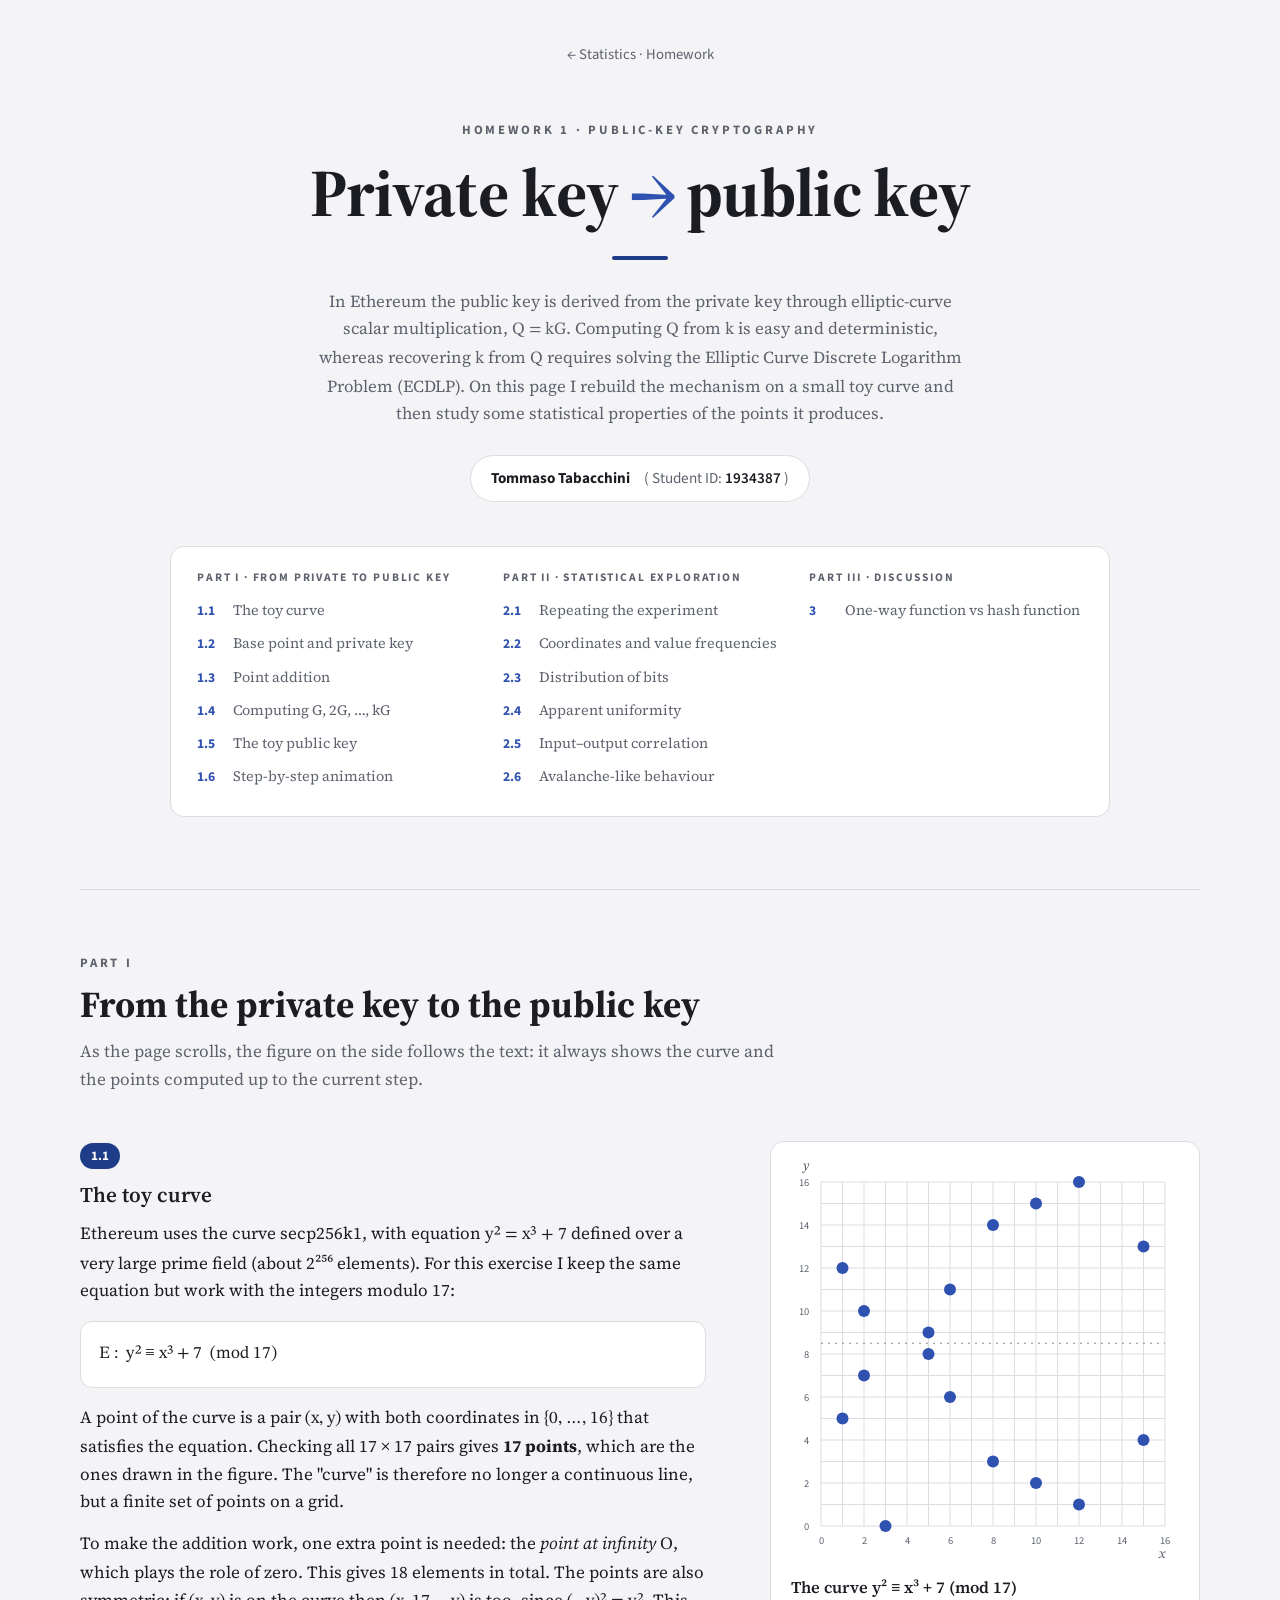
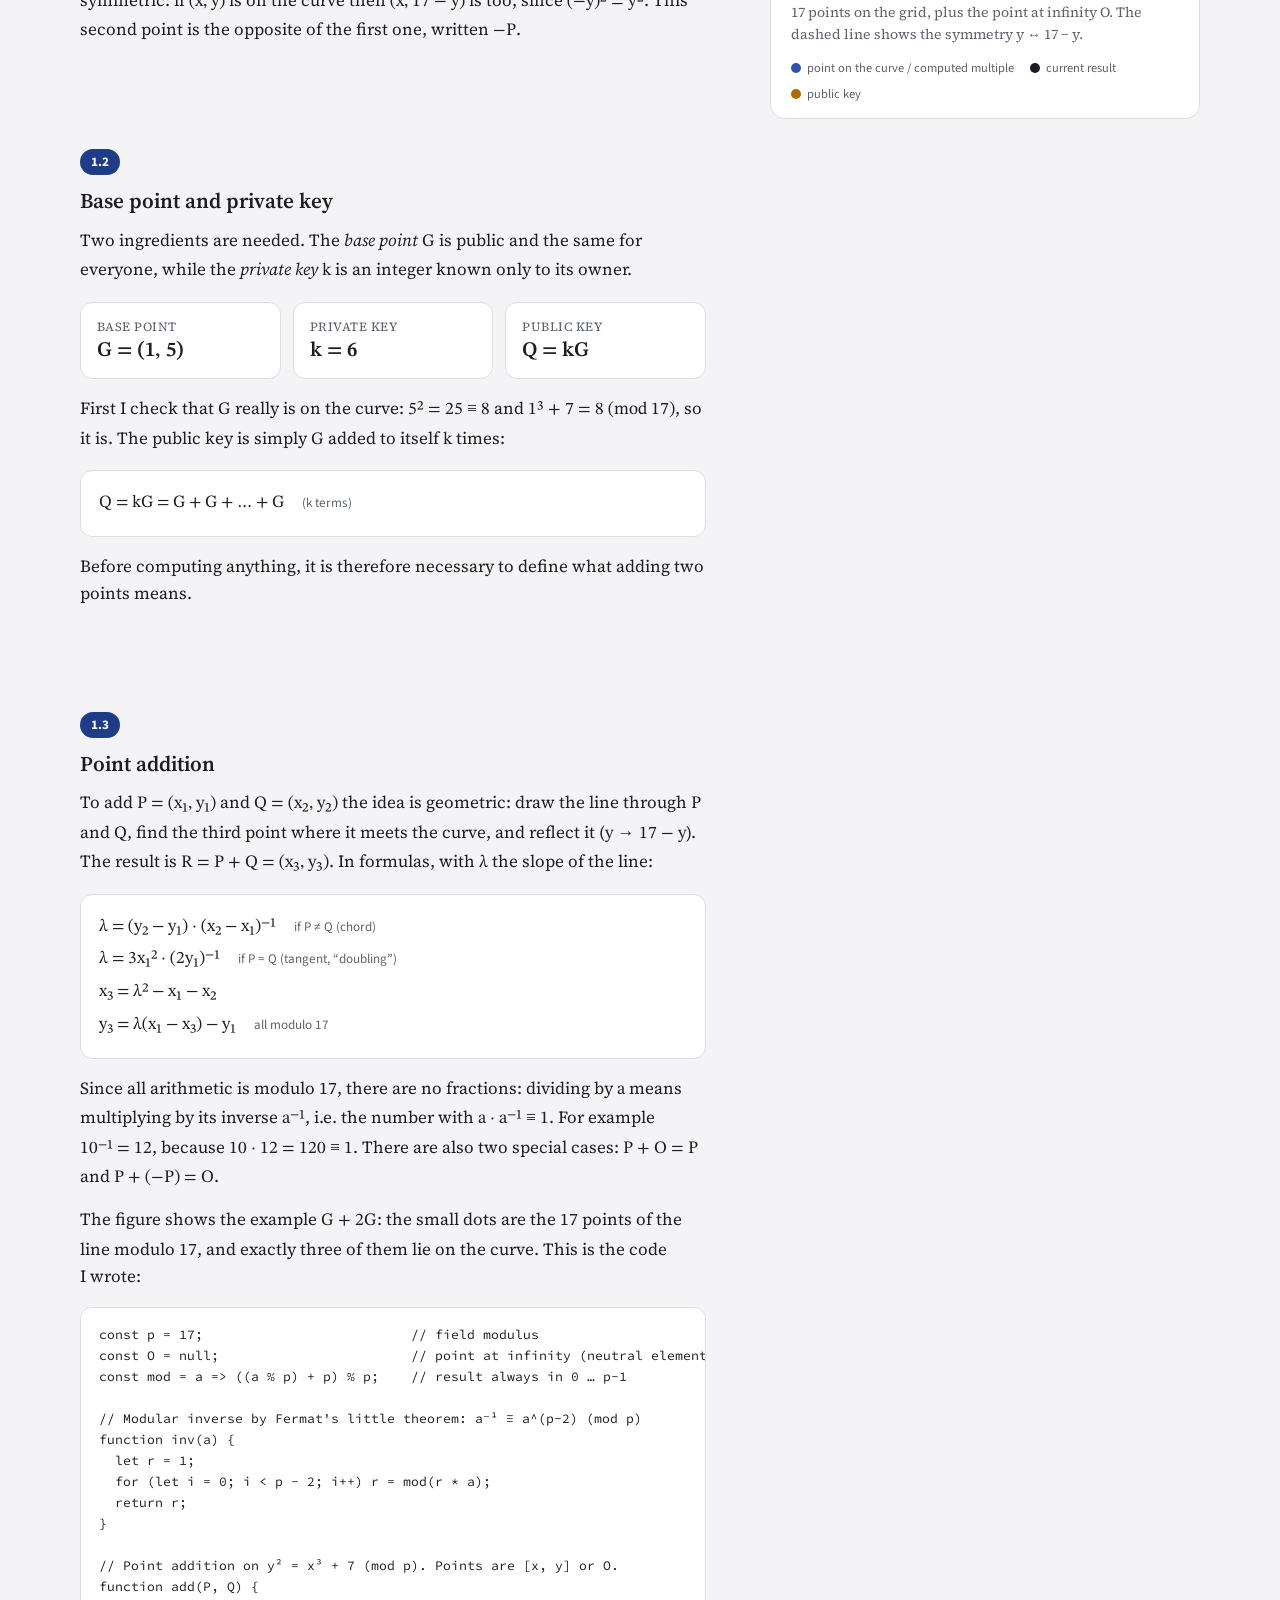
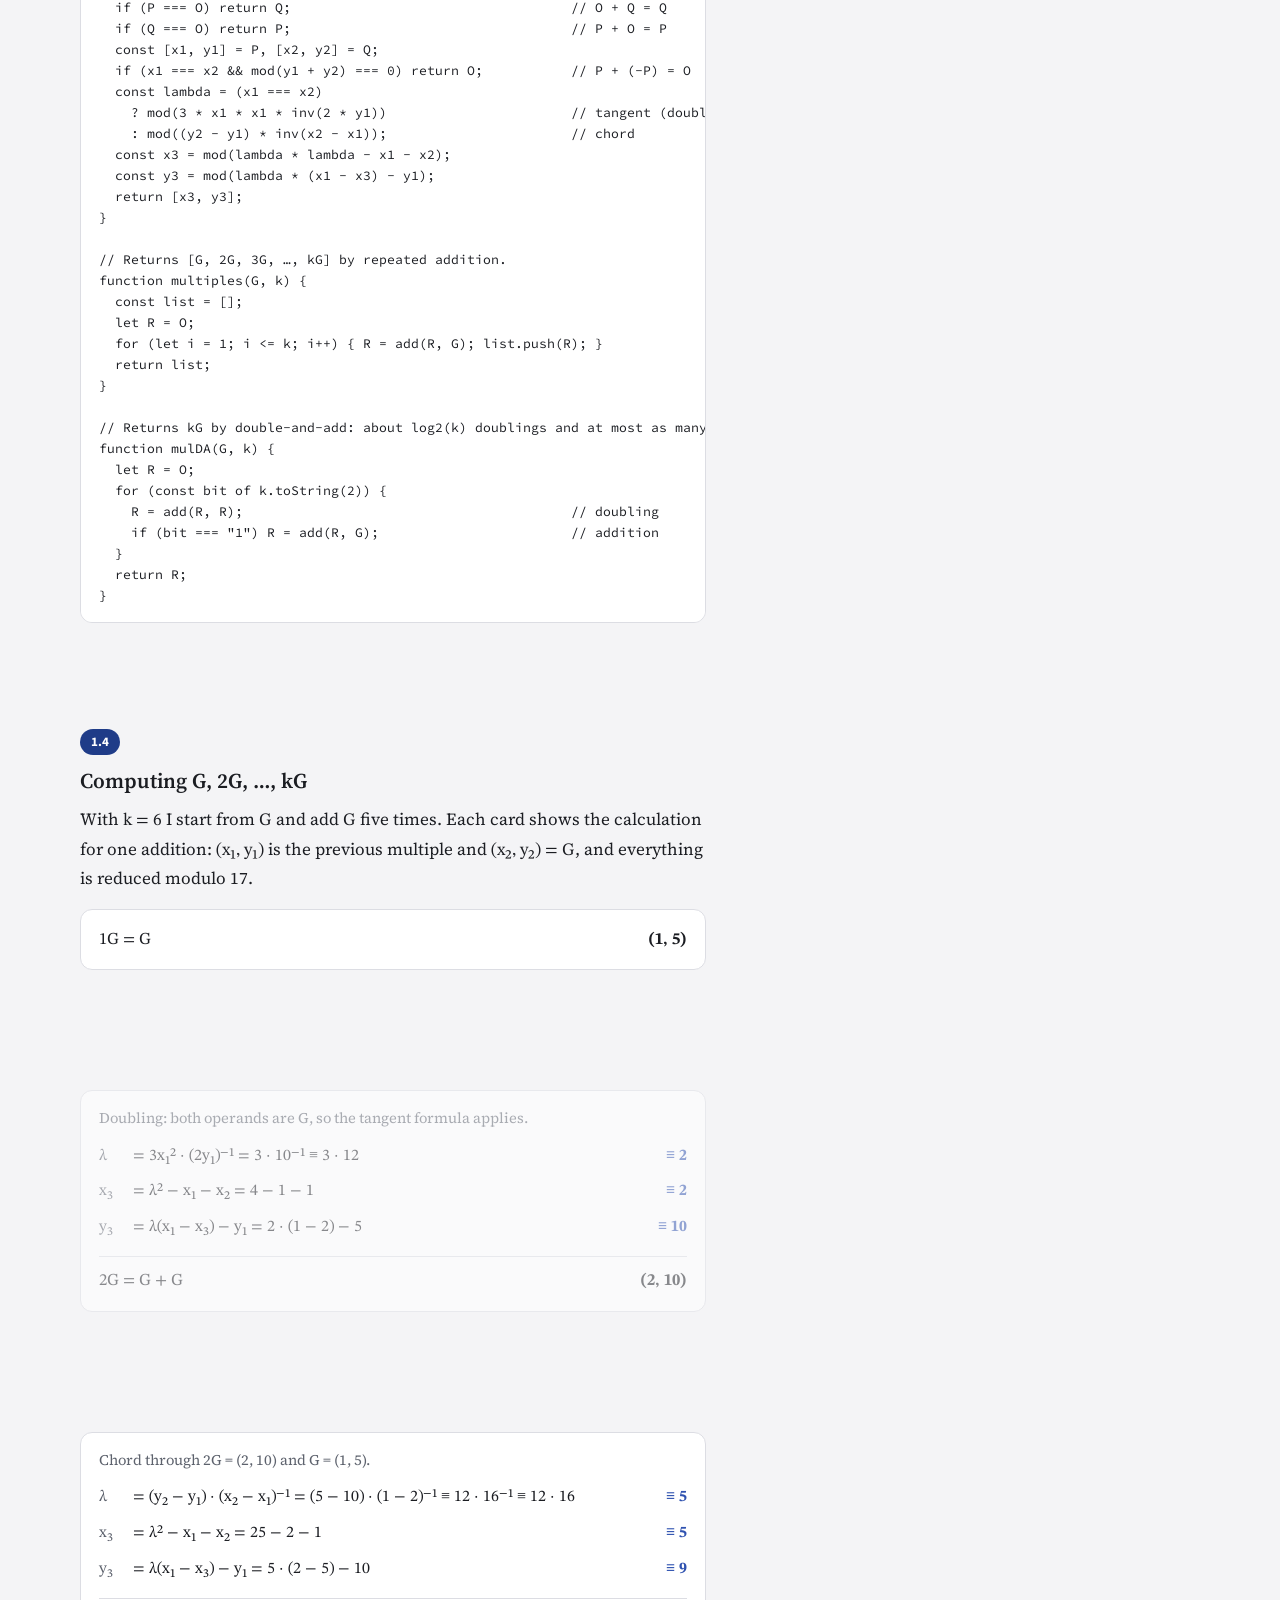
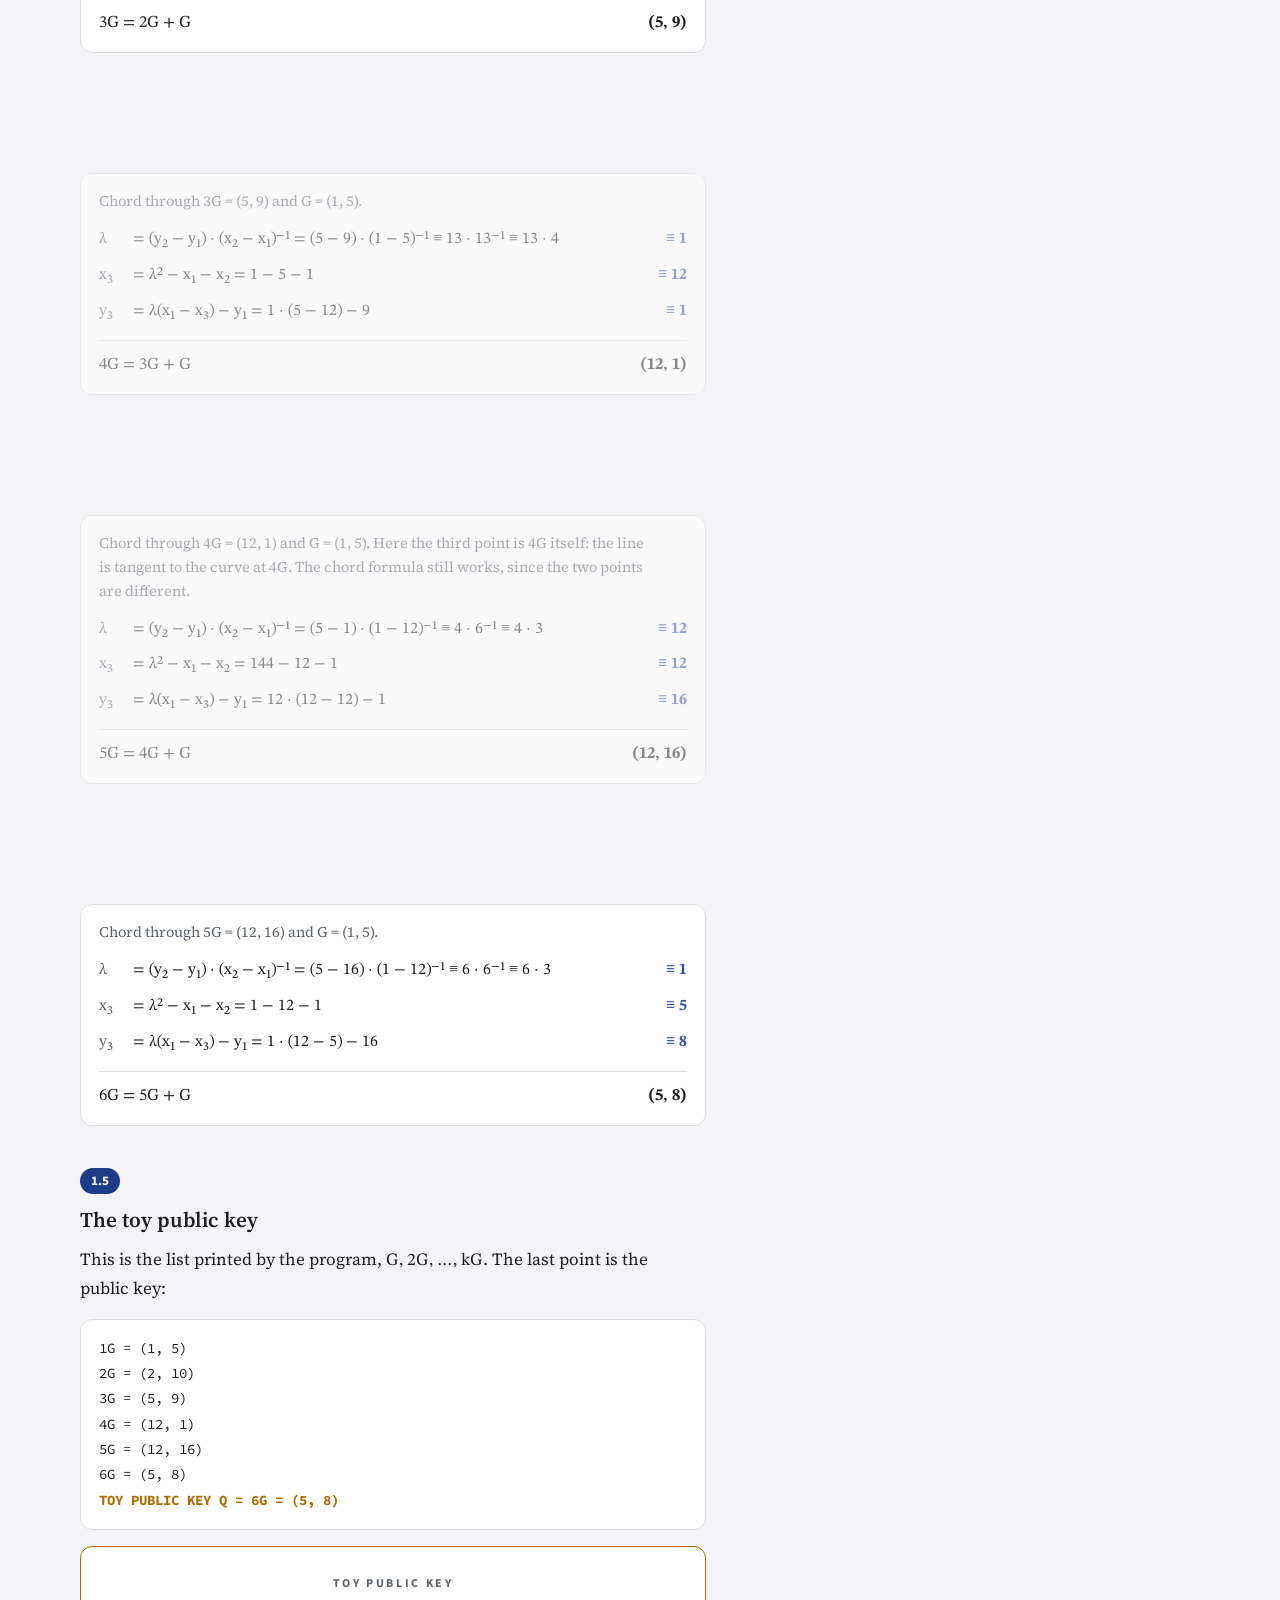
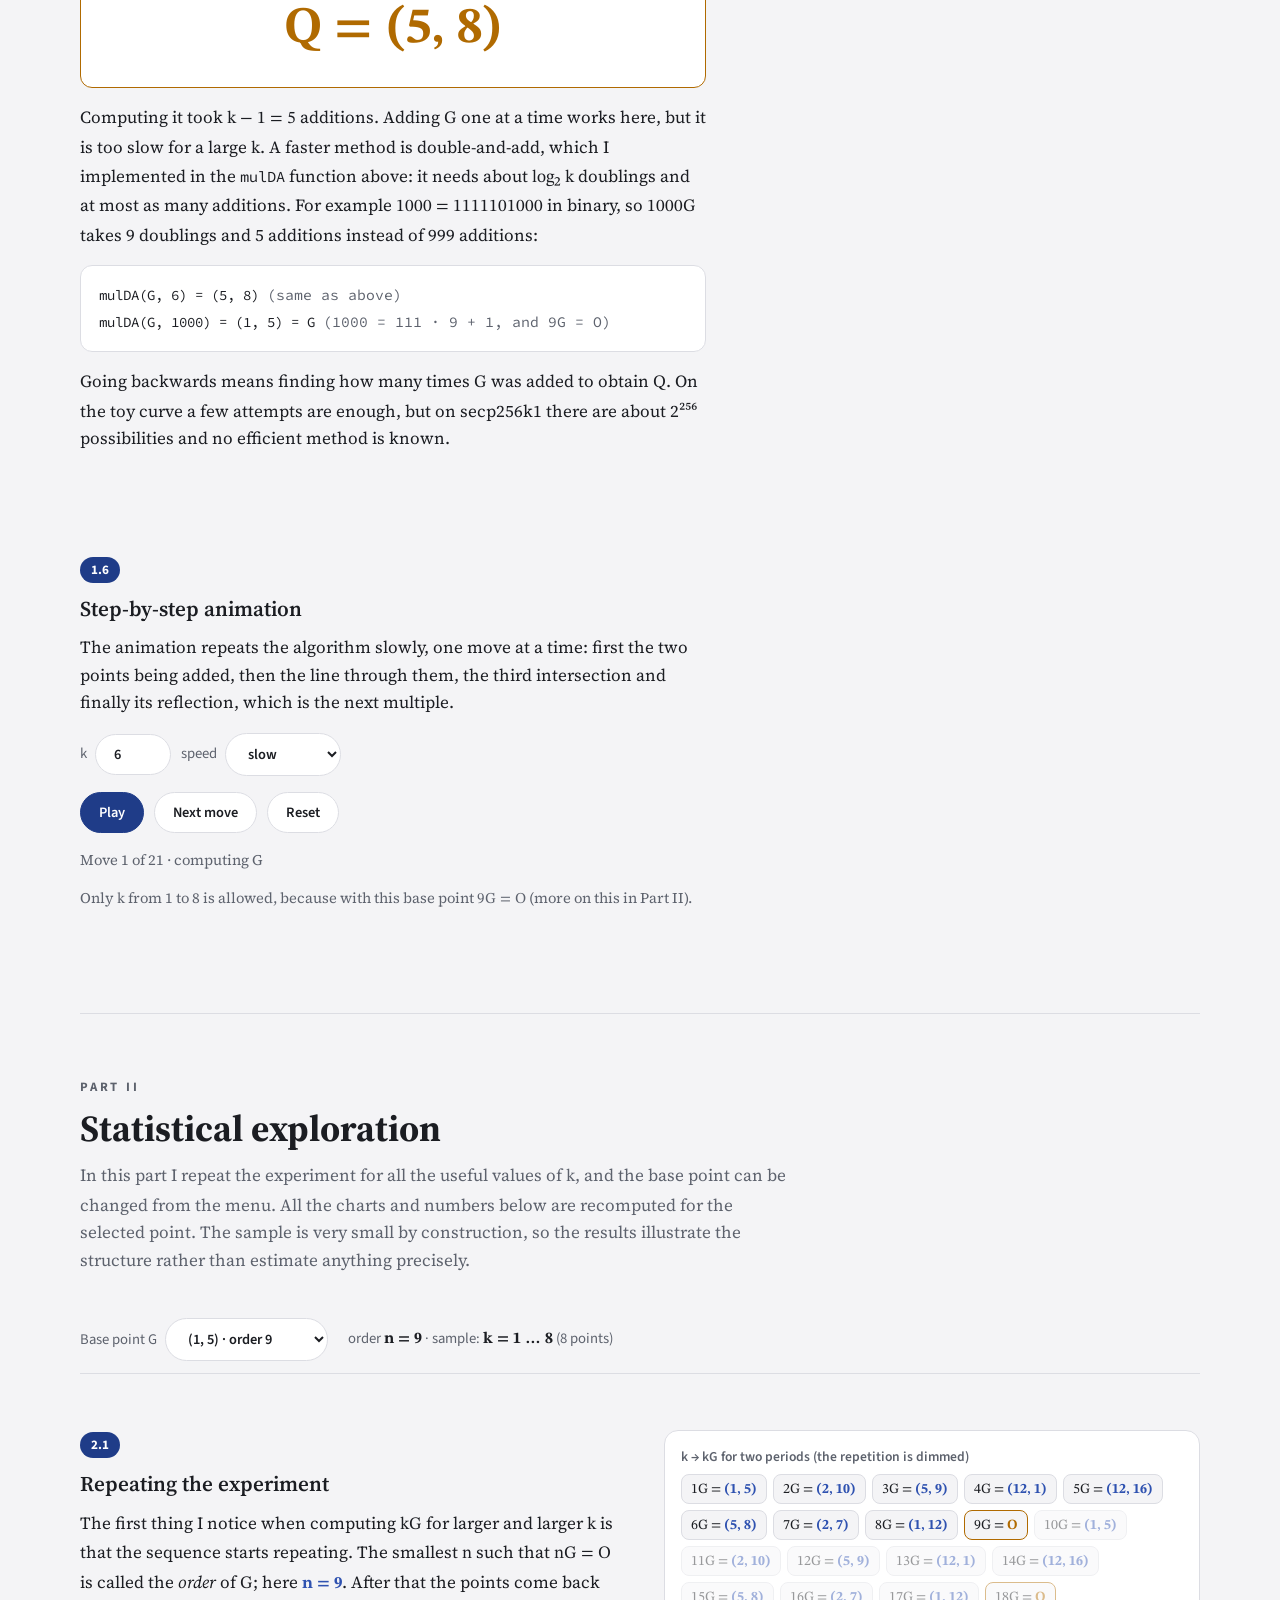
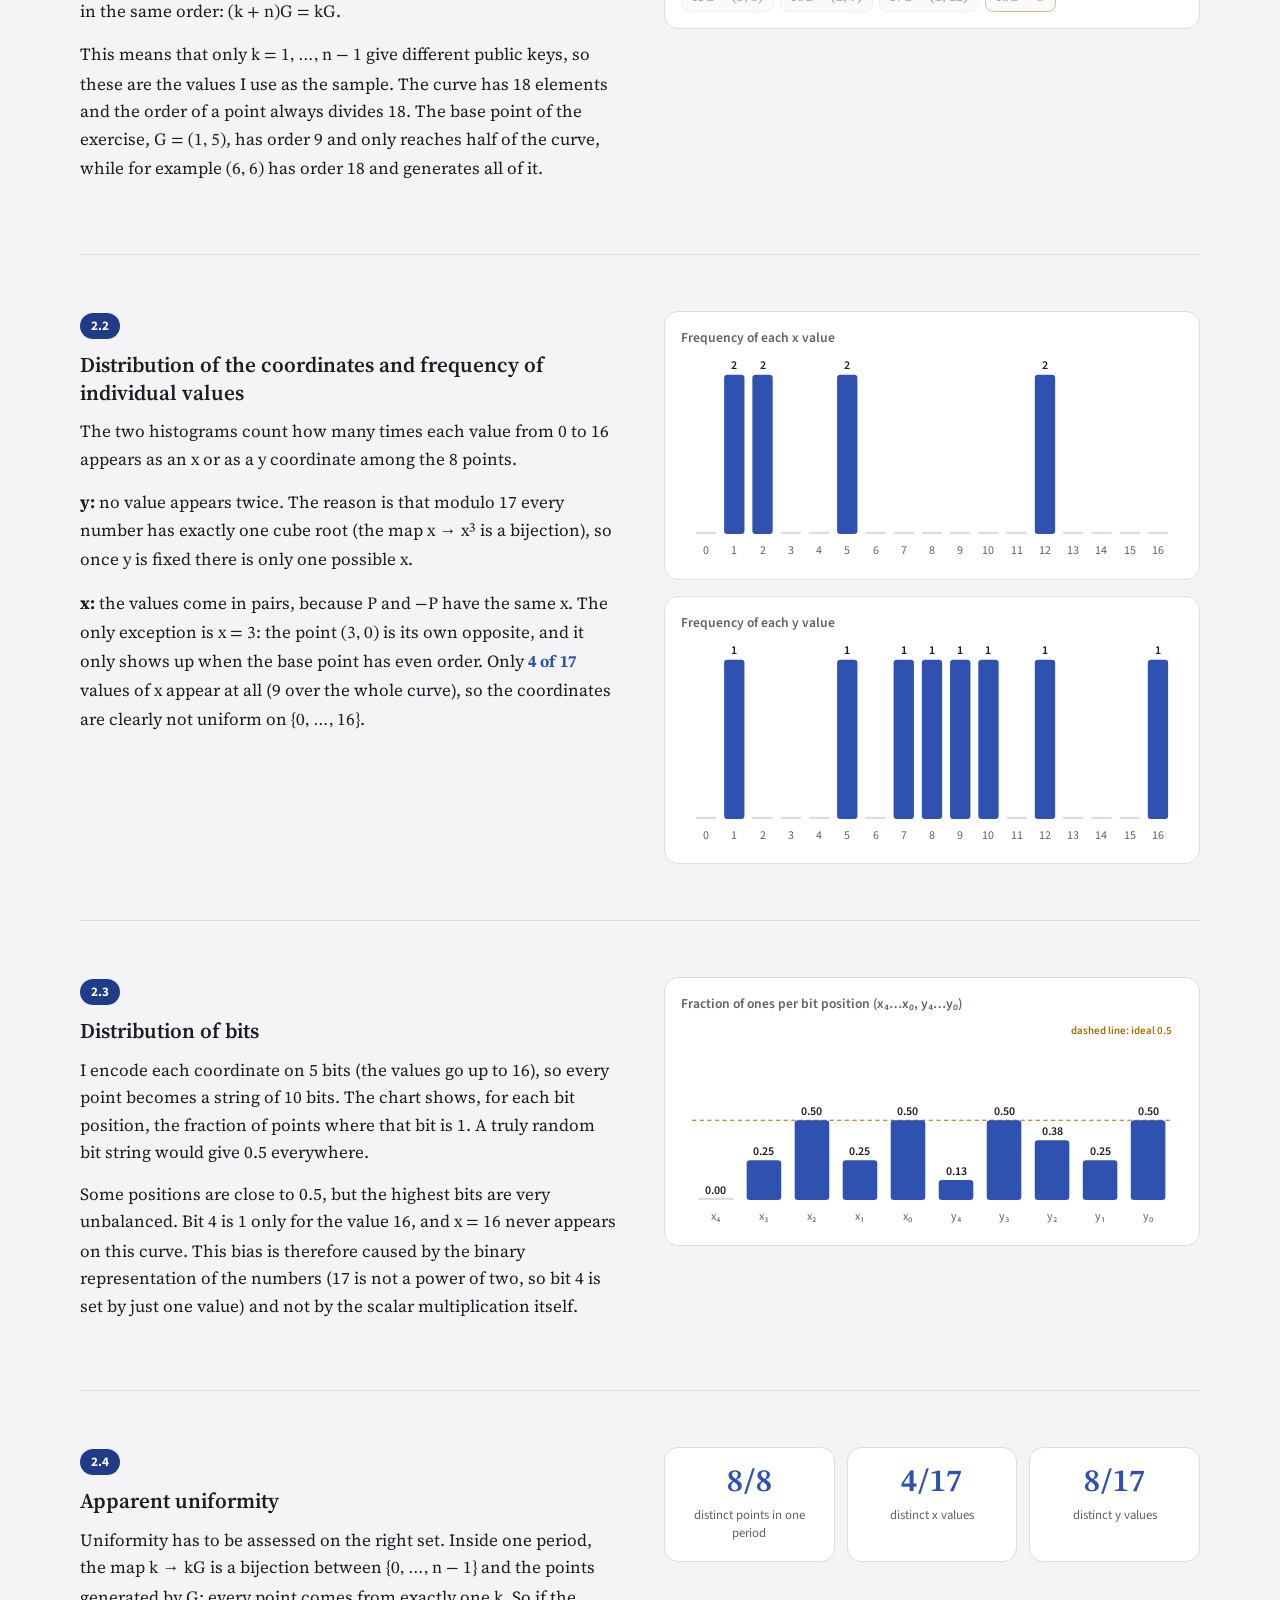
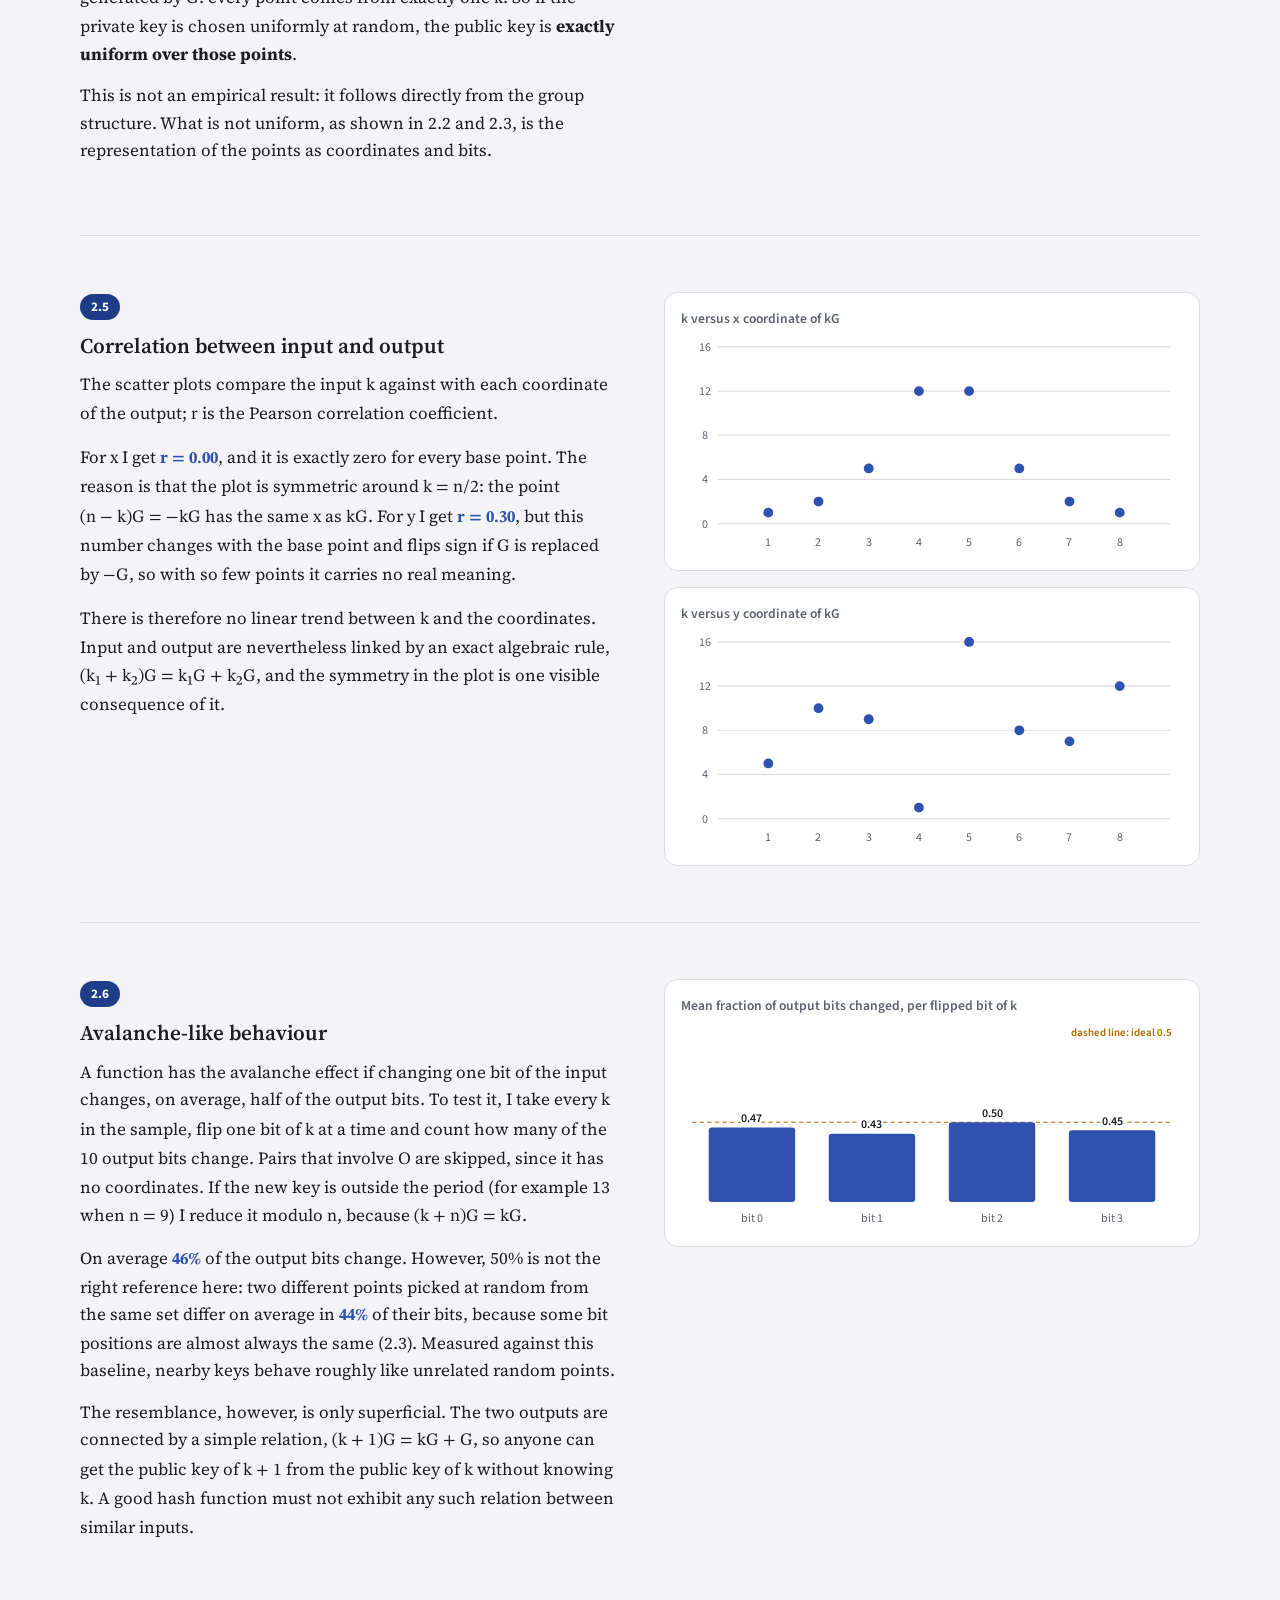
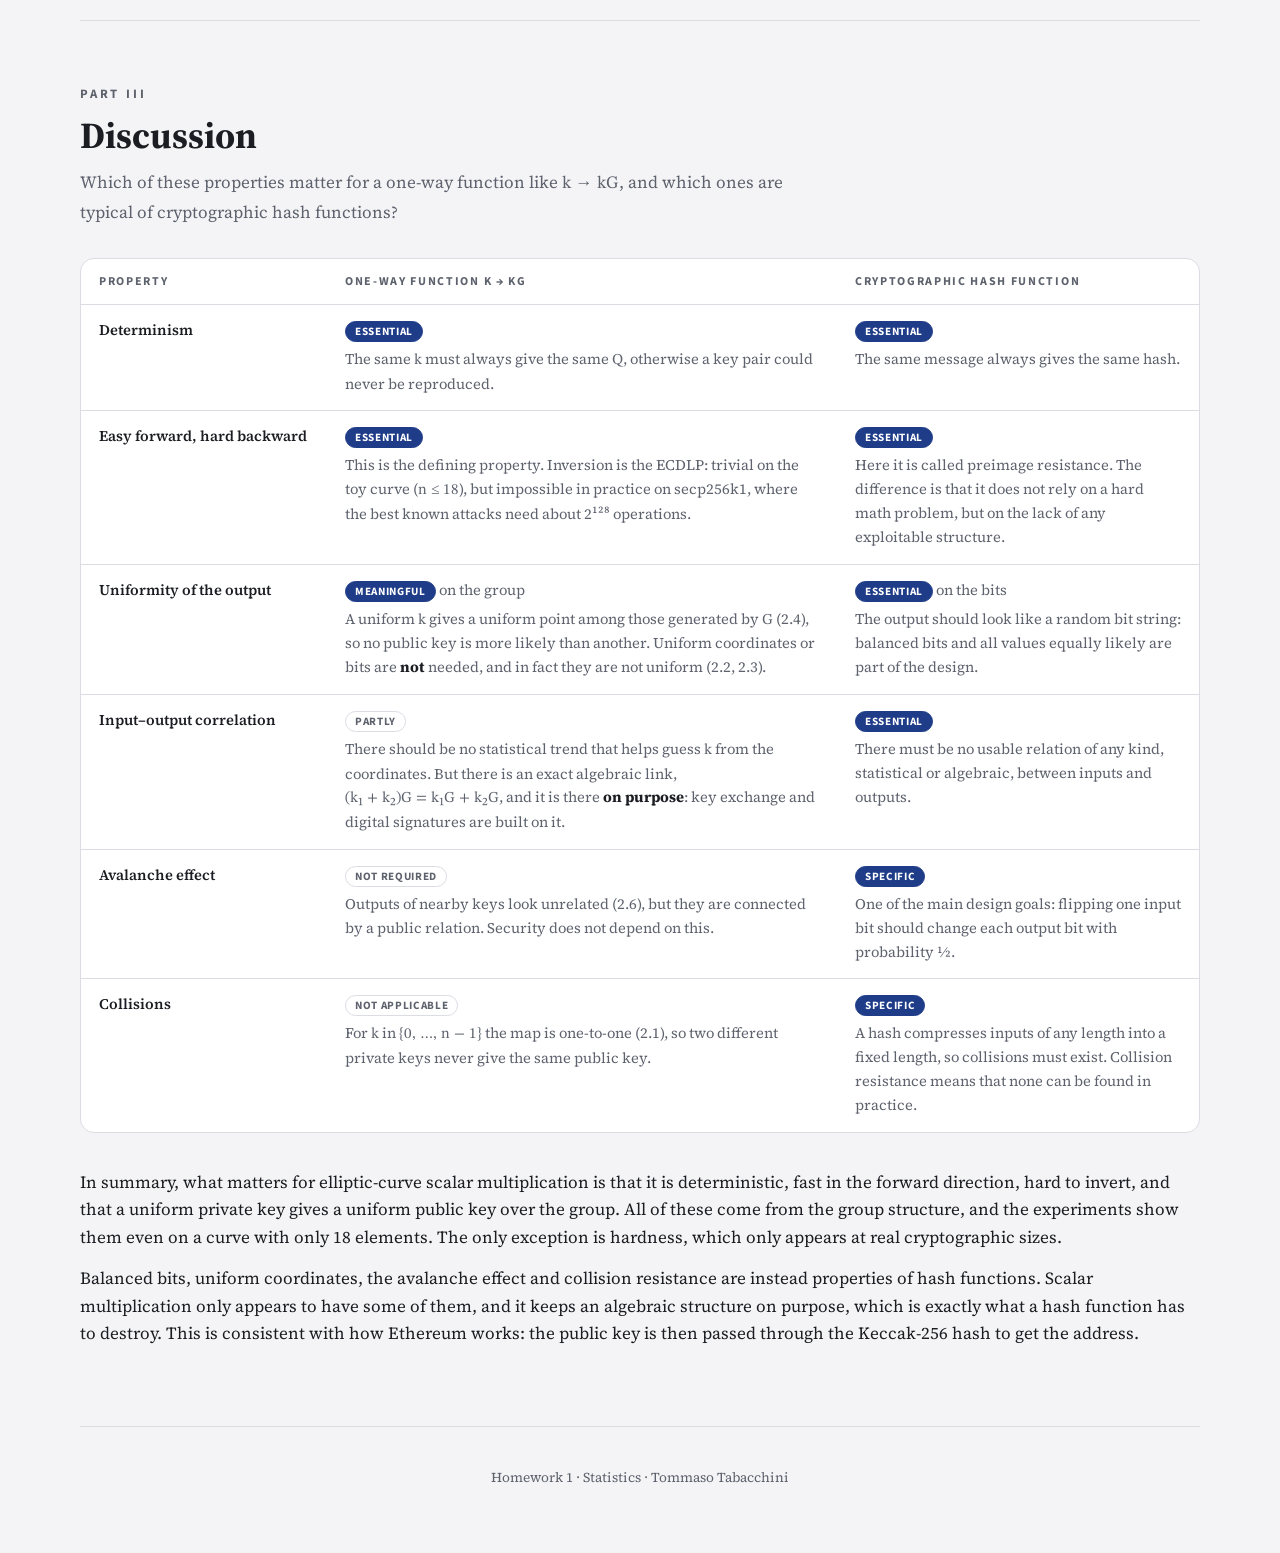
==== Homework1/hw1.html @ e0d7a709 "Add HW1 and HW2" ====
<!doctype html>
<html lang="en">
  <head>
    <meta charset="utf-8" />
    <meta name="viewport" content="width=device-width, initial-scale=1" />
    <meta name="color-scheme" content="dark light" />
    <title>Homework 1 · Private key → public key</title>
    <link rel="preconnect" href="https://fonts.googleapis.com" />
    <link
      rel="stylesheet"
      href="https://fonts.googleapis.com/css2?family=Source+Serif+4:ital,wght@0,400;0,600;0,700;1,400&family=Source+Sans+3:wght@400;600;700&family=STIX+Two+Text:ital,wght@0,400;0,600;0,700;1,400&family=Source+Code+Pro:wght@400;600&display=swap"
    />
    <link rel="stylesheet" href="hw1.css" />
  </head>
  <body>
    <div class="wrap">
      <header>
        <a class="back" href="../index.html">← Statistics · Homework</a>
        <p class="eyebrow">Homework 1 · Public-key cryptography</p>
        <h1>Private key <span>→</span> public key</h1>
        <div class="rule"></div>
        <p class="lead">
          In Ethereum the public key is derived from the private key through
          elliptic-curve scalar multiplication, <span class="m">Q = kG</span>.
          Computing <span class="m">Q</span> from <span class="m">k</span> is
          easy and deterministic, whereas recovering
          <span class="m">k</span> from <span class="m">Q</span> requires
          solving the Elliptic Curve Discrete Logarithm Problem (ECDLP). On this
          page I rebuild the mechanism on a small toy curve and then study some
          statistical properties of the points it produces.
        </p>
        <div class="student">
          <b>Tommaso Tabacchini</b><span>( Student ID: <i>1934387</i> )</span>
        </div>
        <nav class="toc" id="toc" aria-label="Contents">
          <div>
            <p>Part I · From private to public key</p>
            <a href="#s11"><b>1.1</b>The toy curve</a>
            <a href="#s12"><b>1.2</b>Base point and private key</a>
            <a href="#s13"><b>1.3</b>Point addition</a>
            <a href="#s14"><b>1.4</b>Computing G, 2G, …, kG</a>
            <a href="#s15"><b>1.5</b>The toy public key</a>
            <a href="#s16"><b>1.6</b>Step-by-step animation</a>
          </div>
          <div>
            <p>Part II · Statistical exploration</p>
            <a href="#s21"><b>2.1</b>Repeating the experiment</a>
            <a href="#s22"><b>2.2</b>Coordinates and value frequencies</a>
            <a href="#s23"><b>2.3</b>Distribution of bits</a>
            <a href="#s24"><b>2.4</b>Apparent uniformity</a>
            <a href="#s25"><b>2.5</b>Input–output correlation</a>
            <a href="#s26"><b>2.6</b>Avalanche-like behaviour</a>
          </div>
          <div>
            <p>Part III · Discussion</p>
            <a href="#s3"><b>3</b>One-way function vs hash function</a>
          </div>
        </nav>
      </header>
      <a class="totoc" id="totoc" href="#toc">↑ Contents</a>

      <!--  PART 1  -->
      <section class="part">
        <p class="eyebrow">Part I</p>
        <h2>From the private key to the public key</h2>
        <p class="intro">
          As the page scrolls, the figure on the side follows the text: it
          always shows the curve and the points computed up to the current step.
        </p>

        <div class="lab">
          <aside class="stage">
            <div class="board">
              <svg
                id="grid"
                viewBox="0 0 400 406"
                role="img"
                aria-label="Points of the toy curve on the 17 by 17 grid"
              ></svg>
              <div>
                <div class="cap" id="cap" aria-live="polite"></div>
                <div class="legend">
                  <span
                    ><i style="background: var(--mark)"></i>point on the curve /
                    computed multiple</span
                  >
                  <span
                    ><i style="background: var(--ink)"></i>current result</span
                  >
                  <span><i style="background: var(--hi)"></i>public key</span>
                </div>
              </div>
            </div>
          </aside>

          <div class="steps" id="steps">
            <article class="step" id="s11" data-view="curve">
              <span class="num">1.1</span>
              <h3>The toy curve</h3>
              <p>
                Ethereum uses the curve secp256k1, with equation
                <span class="m">y² = x³ + 7</span> defined over a very large
                prime field (about 2²⁵⁶ elements). For this exercise I keep the
                same equation but work with the integers modulo 17:
              </p>
              <div class="box formula">
                E :&nbsp; y² ≡ x³ + 7 &nbsp;(mod 17)
              </div>
              <p>
                A point of the curve is a pair
                <span class="m">(x, y)</span> with both coordinates in
                <span class="m">{0, …, 16}</span> that satisfies the equation.
                Checking all 17 × 17 pairs gives <strong>17 points</strong>,
                which are the ones drawn in the figure. The "curve" is therefore
                no longer a continuous line, but a finite set of points on a
                grid.
              </p>
              <p>
                To make the addition work, one extra point is needed: the
                <em>point at infinity</em> <span class="m">O</span>, which plays
                the role of zero. This gives 18 elements in total. The points
                are also symmetric: if <span class="m">(x, y)</span> is on the
                curve then <span class="m">(x, 17 − y)</span> is too, since
                <span class="m">(−y)² = y²</span>. This second point is the
                opposite of the first one, written <span class="m">−P</span>.
              </p>
            </article>

            <article class="step" id="s12" data-view="base">
              <span class="num">1.2</span>
              <h3>Base point and private key</h3>
              <p>
                Two ingredients are needed. The <em>base point</em>
                <span class="m">G</span> is public and the same for everyone,
                while the <em>private key</em> <span class="m">k</span> is an
                integer known only to its owner.
              </p>
              <div class="def">
                <div><small>BASE POINT</small><b>G = (1, 5)</b></div>
                <div><small>PRIVATE KEY</small><b>k = 6</b></div>
                <div><small>PUBLIC KEY</small><b>Q = kG</b></div>
              </div>
              <p>
                First I check that <span class="m">G</span> really is on the
                curve: <span class="m">5² = 25 ≡ 8</span> and
                <span class="m">1³ + 7 = 8 (mod 17)</span>, so it is. The public
                key is simply <span class="m">G</span> added to itself
                <span class="m">k</span> times:
              </p>
              <div class="box formula">
                Q = kG = G + G + … + G <small>(k terms)</small>
              </div>
              <p>
                Before computing anything, it is therefore necessary to define
                what adding two points means.
              </p>
            </article>

            <article class="step" id="s13" data-view="add">
              <span class="num">1.3</span>
              <h3>Point addition</h3>
              <p>
                To add <span class="m">P = (x₁, y₁)</span> and
                <span class="m">Q = (x₂, y₂)</span> the idea is geometric: draw
                the line through <span class="m">P</span> and
                <span class="m">Q</span>, find the third point where it meets
                the curve, and reflect it (<span class="m">y → 17 − y</span>).
                The result is <span class="m">R = P + Q = (x₃, y₃)</span>. In
                formulas, with <span class="m">λ</span> the slope of the line:
              </p>
              <div class="box formula">
                λ = (y₂ − y₁) · (x₂ − x₁)⁻¹ <small>if P ≠ Q (chord)</small
                ><br />
                λ = 3x₁² · (2y₁)⁻¹ <small>if P = Q (tangent, “doubling”)</small
                ><br />
                x₃ = λ² − x₁ − x₂<br />
                y₃ = λ(x₁ − x₃) − y₁ <small>all modulo 17</small>
              </div>
              <p>
                Since all arithmetic is modulo 17, there are no fractions:
                dividing by <span class="m">a</span> means multiplying by its
                inverse <span class="m">a⁻¹</span>, i.e. the number with
                <span class="m">a · a⁻¹ ≡ 1</span>. For example
                <span class="m">10⁻¹ = 12</span>, because
                <span class="m">10 · 12 = 120 ≡ 1</span>. There are also two
                special cases: <span class="m">P + O = P</span> and
                <span class="m">P + (−P) = O</span>.
              </p>
              <p>
                The figure shows the example <span class="m">G + 2G</span>: the
                small dots are the 17 points of the line modulo 17, and exactly
                three of them lie on the curve. This is the code I wrote:
              </p>
              <pre
                id="code"
                aria-label="JavaScript source of the point addition (file ec.js)"
              >
const p = 17;                          // field modulus
const O = null;                        // point at infinity (neutral element)
const mod = a =&gt; ((a % p) + p) % p;    // result always in 0 … p−1

// Modular inverse by Fermat's little theorem: a⁻¹ ≡ a^(p−2) (mod p)
function inv(a) {
  let r = 1;
  for (let i = 0; i &lt; p - 2; i++) r = mod(r * a);
  return r;
}

// Point addition on y² = x³ + 7 (mod p). Points are [x, y] or O.
function add(P, Q) {
  if (P === O) return Q;                                   // O + Q = Q
  if (Q === O) return P;                                   // P + O = P
  const [x1, y1] = P, [x2, y2] = Q;
  if (x1 === x2 &amp;&amp; mod(y1 + y2) === 0) return O;           // P + (−P) = O
  const lambda = (x1 === x2)
    ? mod(3 * x1 * x1 * inv(2 * y1))                       // tangent (doubling)
    : mod((y2 - y1) * inv(x2 - x1));                       // chord
  const x3 = mod(lambda * lambda - x1 - x2);
  const y3 = mod(lambda * (x1 - x3) - y1);
  return [x3, y3];
}

// Returns [G, 2G, 3G, …, kG] by repeated addition.
function multiples(G, k) {
  const list = [];
  let R = O;
  for (let i = 1; i &lt;= k; i++) { R = add(R, G); list.push(R); }
  return list;
}

// Returns kG by double-and-add: about log2(k) doublings and at most as many additions.
function mulDA(G, k) {
  let R = O;
  for (const bit of k.toString(2)) {
    R = add(R, R);                                         // doubling
    if (bit === "1") R = add(R, G);                        // addition
  }
  return R;
}</pre
              >
            </article>

            <div id="mults" class="anchor"></div>

            <article class="step" id="s15" data-view="key">
              <span class="num">1.5</span>
              <h3>The toy public key</h3>
              <p>
                This is the list printed by the program,
                <span class="m">G, 2G, …, kG</span>. The last point is the
                public key:
              </p>
              <div class="box out" id="out"></div>
              <div class="box pk">
                <small>TOY PUBLIC KEY</small><b id="pk"></b>
              </div>
              <p>
                Computing it took <span class="m">k − 1 = 5</span> additions.
                Adding <span class="m">G</span> one at a time works here, but it
                is too slow for a large <span class="m">k</span>. A faster
                method is double-and-add, which I implemented in the
                <code>mulDA</code> function above: it needs about
                <span class="m">log₂ k</span>
                doublings and at most as many additions. For example
                <span class="m">1000 = 1111101000</span> in binary, so
                <span class="m">1000G</span> takes 9 doublings and 5 additions
                instead of 999 additions:
              </p>
              <div class="box out" id="da"></div>
              <p>
                Going backwards means finding how many times
                <span class="m">G</span> was added to obtain
                <span class="m">Q</span>. On the toy curve a few attempts are
                enough, but on secp256k1 there are about 2²⁵⁶ possibilities and
                no efficient method is known.
              </p>
            </article>

            <article class="step" id="s16" data-view="anim">
              <span class="num">1.6</span>
              <h3>Step-by-step animation</h3>
              <p>
                The animation repeats the algorithm slowly, one move at a time:
                first the two points being added, then the line through them,
                the third intersection and finally its reflection, which is the
                next multiple.
              </p>
              <div class="ctrl">
                <label
                  >k <input id="ak" type="number" min="1" max="8" value="6"
                /></label>
                <label
                  >speed
                  <select id="aspeed">
                    <option value="1500">slow</option>
                    <option value="2800">very slow</option>
                  </select>
                </label>
              </div>
              <div class="ctrl">
                <button class="primary" id="aplay">Play</button>
                <button id="astep">Next move</button>
                <button id="areset">Reset</button>
              </div>
              <p class="note" id="aprog"></p>
              <p class="note">
                Only <span class="m">k</span> from 1 to 8 is allowed, because
                with this base point <span class="m">9G = O</span> (more on this
                in Part II).
              </p>
            </article>
          </div>
        </div>
      </section>

      <!--  PART 2  -->
      <section class="part">
        <p class="eyebrow">Part II</p>
        <h2>Statistical exploration</h2>
        <p class="intro">
          In this part I repeat the experiment for all the useful values of
          <span class="m">k</span>, and the base point can be changed from the
          menu. All the charts and numbers below are recomputed for the selected
          point. The sample is very small by construction, so the results
          illustrate the structure rather than estimate anything precisely.
        </p>

        <div class="bar">
          <label
            >Base point G
            <select id="sg"></select
          ></label>
          <span class="info"
            >order <b>n = <span data-b="n"></span></b> · sample:
            <b>k = 1 … <span data-b="n1"></span></b> (<span data-b="n1"></span>
            points)</span
          >
        </div>

        <div class="find" id="s21">
          <div>
            <span class="num">2.1</span>
            <h3>Repeating the experiment</h3>
            <p>
              The first thing I notice when computing
              <span class="m">kG</span> for larger and larger
              <span class="m">k</span> is that the sequence starts repeating.
              The smallest <span class="m">n</span> such that
              <span class="m">nG = O</span> is called the <em>order</em> of
              <span class="m">G</span>; here
              <span class="v">n = <span data-b="n"></span></span>. After that
              the points come back in the same order:
              <span class="m">(k + n)G = kG</span>.
            </p>
            <p>
              This means that only <span class="m">k = 1, …, n − 1</span> give
              different public keys, so these are the values I use as the
              sample. The curve has 18 elements and the order of a point always
              divides 18. The base point of the exercise,
              <span class="m">G = (1, 5)</span>, has order 9 and only reaches
              half of the curve, while for example
              <span class="m">(6, 6)</span> has order 18 and generates all of
              it.
            </p>
          </div>
          <div class="fig">
            <h4>k → kG for two periods (the repetition is dimmed)</h4>
            <div class="seq" id="seq"></div>
          </div>
        </div>

        <div class="find" id="s22">
          <div>
            <span class="num">2.2</span>
            <h3>
              Distribution of the coordinates and frequency of individual values
            </h3>
            <p>
              The two histograms count how many times each value from 0 to 16
              appears as an <span class="m">x</span> or as a
              <span class="m">y</span> coordinate among the
              <span data-b="n1"></span> points.
            </p>
            <p>
              <strong>y:</strong> no value appears twice. The reason is that
              modulo 17 every number has exactly one cube root (the map
              <span class="m">x → x³</span> is a bijection), so once
              <span class="m">y</span> is fixed there is only one possible
              <span class="m">x</span>.
            </p>
            <p>
              <strong>x:</strong> the values come in pairs, because
              <span class="m">P</span> and <span class="m">−P</span> have the
              same <span class="m">x</span>. The only exception is
              <span class="m">x = 3</span>: the point
              <span class="m">(3, 0)</span> is its own opposite, and it only
              shows up when the base point has even order. Only
              <span class="v"><span data-b="dx"></span> of 17</span> values of
              <span class="m">x</span> appear at all (9 over the whole curve),
              so the coordinates are clearly not uniform on
              <span class="m">{0, …, 16}</span>.
            </p>
          </div>
          <div>
            <div class="fig">
              <h4>Frequency of each x value</h4>
              <svg id="hx"></svg>
            </div>
            <div class="fig">
              <h4>Frequency of each y value</h4>
              <svg id="hy"></svg>
            </div>
          </div>
        </div>

        <div class="find" id="s23">
          <div>
            <span class="num">2.3</span>
            <h3>Distribution of bits</h3>
            <p>
              I encode each coordinate on 5 bits (the values go up to 16), so
              every point becomes a string of 10 bits. The chart shows, for each
              bit position, the fraction of points where that bit is 1. A truly
              random bit string would give 0.5 everywhere.
            </p>
            <p>
              Some positions are close to 0.5, but the highest bits are very
              unbalanced. Bit 4 is 1 only for the value 16, and
              <span class="m">x = 16</span> never appears on this curve. This
              bias is therefore caused by the binary representation of the
              numbers (17 is not a power of two, so bit 4 is set by just one
              value) and not by the scalar multiplication itself.
            </p>
          </div>
          <div class="fig">
            <h4>Fraction of ones per bit position (x₄…x₀, y₄…y₀)</h4>
            <svg id="hb"></svg>
          </div>
        </div>

        <div class="find" id="s24">
          <div>
            <span class="num">2.4</span>
            <h3>Apparent uniformity</h3>
            <p>
              Uniformity has to be assessed on the right set. Inside one period,
              the map
              <span class="m">k → kG</span> is a bijection between
              <span class="m">{0, …, n − 1}</span> and the points generated by
              <span class="m">G</span>: every point comes from exactly one
              <span class="m">k</span>. So if the private key is chosen
              uniformly at random, the public key is
              <strong>exactly uniform over those points</strong>.
            </p>
            <p>
              This is not an empirical result: it follows directly from the
              group structure. What is not uniform, as shown in 2.2 and 2.3, is
              the representation of the points as coordinates and bits.
            </p>
          </div>
          <div class="tiles">
            <div>
              <b><span data-b="n1"></span>/<span data-b="n1"></span></b
              ><small>distinct points in one period</small>
            </div>
            <div>
              <b><span data-b="dx"></span>/17</b
              ><small>distinct x values</small>
            </div>
            <div>
              <b><span data-b="dy"></span>/17</b
              ><small>distinct y values</small>
            </div>
          </div>
        </div>

        <div class="find" id="s25">
          <div>
            <span class="num">2.5</span>
            <h3>Correlation between input and output</h3>
            <p>
              The scatter plots compare the input
              <span class="m">k</span> against with each coordinate of the
              output; <span class="m">r</span> is the Pearson correlation
              coefficient.
            </p>
            <p>
              For <span class="m">x</span> I get
              <span class="v">r = <span data-b="rx"></span></span>, and it is
              exactly zero for every base point. The reason is that the plot is
              symmetric around <span class="m">k = n/2</span>: the point
              <span class="m">(n − k)G = −kG</span> has the same
              <span class="m">x</span> as <span class="m">kG</span>. For
              <span class="m">y</span> I get
              <span class="v">r = <span data-b="ry"></span></span>, but this
              number changes with the base point and flips sign if
              <span class="m">G</span> is replaced by <span class="m">−G</span>,
              so with so few points it carries no real meaning.
            </p>
            <p>
              There is therefore no linear trend between
              <span class="m">k</span> and the coordinates. Input and output are
              nevertheless linked by an exact algebraic rule,
              <span class="m">(k₁ + k₂)G = k₁G + k₂G</span>, and the symmetry in
              the plot is one visible consequence of it.
            </p>
          </div>
          <div>
            <div class="fig">
              <h4>k versus x coordinate of kG</h4>
              <svg id="sx"></svg>
            </div>
            <div class="fig">
              <h4>k versus y coordinate of kG</h4>
              <svg id="sy"></svg>
            </div>
          </div>
        </div>

        <div class="find" id="s26">
          <div>
            <span class="num">2.6</span>
            <h3>Avalanche-like behaviour</h3>
            <p>
              A function has the avalanche effect if changing one bit of the
              input changes, on average, half of the output bits. To test it, I
              take every <span class="m">k</span> in the sample, flip one bit of
              <span class="m">k</span> at a time and count how many of the 10
              output bits change. Pairs that involve
              <span class="m">O</span> are skipped, since it has no coordinates.
              If the new key is outside the period (for example 13 when
              <span class="m">n = 9</span>) I reduce it modulo
              <span class="m">n</span>, because
              <span class="m">(k + n)G = kG</span>.
            </p>
            <p>
              On average <span class="v"><span data-b="av"></span></span> of the
              output bits change. However, 50% is not the right reference here:
              two different points picked at random from the same set differ on
              average in <span class="v"><span data-b="base"></span></span> of
              their bits, because some bit positions are almost always the same
              (2.3). Measured against this baseline, nearby keys behave roughly
              like unrelated random points.
            </p>
            <p>
              The resemblance, however, is only superficial. The two outputs are
              connected by a simple relation,
              <span class="m">(k + 1)G = kG + G</span>, so anyone can get the
              public key of <span class="m">k + 1</span> from the public key of
              <span class="m">k</span> without knowing <span class="m">k</span>.
              A good hash function must not exhibit any such relation between
              similar inputs.
            </p>
          </div>
          <div class="fig">
            <h4>Mean fraction of output bits changed, per flipped bit of k</h4>
            <svg id="ha"></svg>
          </div>
        </div>
      </section>

      <!--  PART 3  -->
      <section class="part" id="s3">
        <p class="eyebrow">Part III</p>
        <h2>Discussion</h2>
        <p class="intro">
          Which of these properties matter for a one-way function like
          <span class="m">k → kG</span>, and which ones are typical of
          cryptographic hash functions?
        </p>
        <div class="tw">
          <table class="disc">
            <thead>
              <tr>
                <th>Property</th>
                <th>One-way function k → kG</th>
                <th>Cryptographic hash function</th>
              </tr>
            </thead>
            <tbody>
              <tr>
                <td>Determinism</td>
                <td>
                  <span class="tag y">ESSENTIAL</span><br />The same
                  <span class="m">k</span> must always give the same
                  <span class="m">Q</span>, otherwise a key pair could never be
                  reproduced.
                </td>
                <td>
                  <span class="tag y">ESSENTIAL</span><br />The same message
                  always gives the same hash.
                </td>
              </tr>
              <tr>
                <td>Easy forward, hard backward</td>
                <td>
                  <span class="tag y">ESSENTIAL</span><br />This is the defining
                  property. Inversion is the ECDLP: trivial on the toy curve
                  (<span class="m">n ≤ 18</span>), but impossible in practice on
                  secp256k1, where the best known attacks need about 2¹²⁸
                  operations.
                </td>
                <td>
                  <span class="tag y">ESSENTIAL</span><br />Here it is called
                  preimage resistance. The difference is that it does not rely
                  on a hard math problem, but on the lack of any exploitable
                  structure.
                </td>
              </tr>
              <tr>
                <td>Uniformity of the output</td>
                <td>
                  <span class="tag y">MEANINGFUL</span> on the group<br />A
                  uniform <span class="m">k</span> gives a uniform point among
                  those generated by <span class="m">G</span> (2.4), so no
                  public key is more likely than another. Uniform coordinates or
                  bits are <strong>not</strong> needed, and in fact they are not
                  uniform (2.2, 2.3).
                </td>
                <td>
                  <span class="tag y">ESSENTIAL</span> on the bits<br />The
                  output should look like a random bit string: balanced bits and
                  all values equally likely are part of the design.
                </td>
              </tr>
              <tr>
                <td>Input–output correlation</td>
                <td>
                  <span class="tag">PARTLY</span><br />There should be no
                  statistical trend that helps guess <span class="m">k</span>
                  from the coordinates. But there is an exact algebraic link,
                  <span class="m">(k₁ + k₂)G = k₁G + k₂G</span>, and it is there
                  <strong>on purpose</strong>: key exchange and digital
                  signatures are built on it.
                </td>
                <td>
                  <span class="tag y">ESSENTIAL</span><br />There must be no
                  usable relation of any kind, statistical or algebraic, between
                  inputs and outputs.
                </td>
              </tr>
              <tr>
                <td>Avalanche effect</td>
                <td>
                  <span class="tag">NOT REQUIRED</span><br />Outputs of nearby
                  keys look unrelated (2.6), but they are connected by a public
                  relation. Security does not depend on this.
                </td>
                <td>
                  <span class="tag y">SPECIFIC</span><br />One of the main
                  design goals: flipping one input bit should change each output
                  bit with probability ½.
                </td>
              </tr>
              <tr>
                <td>Collisions</td>
                <td>
                  <span class="tag">NOT APPLICABLE</span><br />For
                  <span class="m">k</span> in
                  <span class="m">{0, …, n − 1}</span> the map is one-to-one
                  (2.1), so two different private keys never give the same
                  public key.
                </td>
                <td>
                  <span class="tag y">SPECIFIC</span><br />A hash compresses
                  inputs of any length into a fixed length, so collisions must
                  exist. Collision resistance means that none can be found in
                  practice.
                </td>
              </tr>
            </tbody>
          </table>
        </div>
        <div class="concl">
          <p>
            In summary, what matters for elliptic-curve scalar multiplication is
            that it is deterministic, fast in the forward direction, hard to
            invert, and that a uniform private key gives a uniform public key
            over the group. All of these come from the group structure, and the
            experiments show them even on a curve with only 18 elements. The
            only exception is hardness, which only appears at real cryptographic
            sizes.
          </p>
          <p>
            Balanced bits, uniform coordinates, the avalanche effect and
            collision resistance are instead properties of hash functions.
            Scalar multiplication only appears to have some of them, and it
            keeps an algebraic structure on purpose, which is exactly what a
            hash function has to destroy. This is consistent with how Ethereum
            works: the public key is then passed through the Keccak-256 hash to
            get the address.
          </p>
        </div>
      </section>

      <footer>Homework 1 · Statistics · Tommaso Tabacchini</footer>
    </div>

    <script src="ec.js"></script>
    <script src="hw1.js"></script>
  </body>
</html>
---- Homework1/hw1.css ----
:root {
  --bg: #16181d;
  --panel: #1f2229;
  --ink: #eceef2;
  --muted: #9a9fab;
  --line: #2f333c;
  --accent: #1f3a82;
  --accent-ink: #ffffff;
  --mark: #7f9df0;
  --hi: #f2b660;
  --serif: "Source Serif 4", Georgia, "Times New Roman", serif;
  --sans: "Source Sans 3", "Helvetica Neue", Arial, sans-serif;
  --math: "STIX Two Text", "Cambria Math", "Times New Roman", serif;
  --mono: "Source Code Pro", Menlo, Consolas, monospace;
  color-scheme: dark;
}
@media (prefers-color-scheme: light) {
  :root:not([data-theme="dark"]) {
    --bg: #f4f4f6;
    --panel: #ffffff;
    --ink: #1b1d22;
    --muted: #5d626d;
    --line: #dcdde3;
    --accent: #1f3c88;
    --mark: #2f52b0;
    --hi: #b06a00;
    color-scheme: light;
  }
}
:root[data-theme="light"] {
  --bg: #f4f4f6;
  --panel: #ffffff;
  --ink: #1b1d22;
  --muted: #5d626d;
  --line: #dcdde3;
  --accent: #1f3c88;
  --mark: #2f52b0;
  --hi: #b06a00;
  color-scheme: light;
}
* {
  box-sizing: border-box;
}
html {
  scroll-behavior: smooth;
}
body {
  margin: 0;
  background: var(--bg);
  color: var(--ink);
  font: 17px/1.62 var(--serif);
  padding-inline: 20px;
}
.wrap {
  max-width: 1120px;
  margin: 0 auto;
}
a {
  color: inherit;
}
:focus-visible {
  outline: 2px solid var(--mark);
  outline-offset: 3px;
}
p {
  margin: 0 0 14px;
  text-wrap: pretty;
}
.m {
  font-family: var(--math);
  font-size: 1.03em;
}
code {
  font-family: var(--mono);
  font-size: 0.9em;
}
.m {
  white-space: nowrap;
}

header {
  padding-block: 40px 72px;
  text-align: center;
}
.back {
  display: inline-block;
  font: 0.92rem var(--sans);
  color: var(--muted);
  text-decoration: none;
  margin-bottom: 56px;
}
.back:hover {
  color: var(--ink);
}
.eyebrow {
  font: 700 0.8rem var(--sans);
  letter-spacing: 0.22em;
  text-transform: uppercase;
  color: var(--muted);
  margin: 0 0 18px;
}
h1 {
  margin: 0;
  font: 700 clamp(2.3rem, 7vw, 4.2rem) / 1.08 var(--serif);
  letter-spacing: -0.01em;
  text-wrap: balance;
}
h1 span {
  color: var(--mark);
}
.rule {
  width: 56px;
  height: 4px;
  border-radius: 2px;
  background: var(--accent);
  margin: 26px auto 0;
}
.lead {
  max-width: 660px;
  margin: 28px auto 0;
  color: var(--muted);
  font-size: 1.05rem;
}
.student {
  font-family: var(--sans);
  display: inline-flex;
  flex-wrap: wrap;
  justify-content: center;
  gap: 6px 14px;
  margin-top: 28px;
  padding: 10px 20px;
  border: 1px solid var(--line);
  border-radius: 999px;
  background: var(--panel);
  font-size: 0.95rem;
}
.student span {
  color: var(--muted);
}
.student i {
  font-style: normal;
  color: var(--ink);
  font-weight: 600;
}

.toc {
  display: grid;
  grid-template-columns: repeat(auto-fit, minmax(230px, 1fr));
  gap: 8px 32px;
  max-width: 940px;
  margin: 44px auto 0;
  padding: 22px 26px;
  text-align: left;
  background: var(--panel);
  border: 1px solid var(--line);
  border-radius: 14px;
}
.toc p {
  margin: 0 0 8px;
  font: 700 0.72rem var(--sans);
  letter-spacing: 0.16em;
  text-transform: uppercase;
  color: var(--muted);
}
.toc a {
  display: flex;
  gap: 12px;
  align-items: baseline;
  padding: 5px 0;
  font-size: 0.9rem;
  color: var(--muted);
  text-decoration: none;
}
.toc a b {
  font: 700 0.85rem var(--sans);
  color: var(--mark);
  min-width: 24px;
}
.toc a:hover {
  color: var(--ink);
}
.totoc {
  position: fixed;
  right: 20px;
  bottom: 20px;
  z-index: 5;
  padding: 9px 16px;
  border-radius: 999px;
  background: var(--accent);
  color: var(--accent-ink);
  font: 600 0.85rem var(--sans);
  text-decoration: none;
  box-shadow: 0 6px 18px rgba(0, 0, 0, 0.3);
  opacity: 0;
  visibility: hidden;
  transition:
    opacity 0.25s ease,
    visibility 0.25s;
}
.totoc.show {
  opacity: 1;
  visibility: visible;
}
.step,
.anchor {
  scroll-margin-top: 32px;
}
.find,
#s3 {
  scroll-margin-top: 64px;
}

.part {
  padding-block: 64px;
  border-top: 1px solid var(--line);
}
.part > .eyebrow {
  margin-bottom: 10px;
}
h2 {
  margin: 0 0 12px;
  font: 700 clamp(1.6rem, 4vw, 2.3rem) / 1.2 var(--serif);
}
.intro {
  max-width: 720px;
  color: var(--muted);
  margin-bottom: 0;
}
h3 {
  margin: 0 0 12px;
  font: 600 1.32rem/1.3 var(--serif);
}
.num {
  display: inline-grid;
  place-items: center;
  min-width: 40px;
  height: 26px;
  padding: 0 9px;
  margin-bottom: 12px;
  border-radius: 999px;
  background: var(--accent);
  color: var(--accent-ink);
  font: 700 0.82rem var(--sans);
}

.lab {
  display: grid;
  grid-template-columns: minmax(0, 1fr) 430px;
  gap: 64px;
  margin-top: 48px;
}
.steps {
  grid-column: 1;
  grid-row: 1;
}
.stage {
  grid-column: 2;
  grid-row: 1;
  align-self: start;
  position: sticky;
  top: 24px;
}
.step {
  padding-block: 0 88px;
  opacity: 0.5;
  transition: opacity 0.3s ease;
}
.step.active {
  opacity: 1;
}
.step:last-child {
  padding-bottom: 24px;
}
.board {
  background: var(--panel);
  border: 1px solid var(--line);
  border-radius: 14px;
  padding: 14px;
}
.board svg {
  display: block;
  width: 100%;
  height: auto;
}
.cap {
  padding: 12px 6px 2px;
  min-height: 86px;
}
.cap b {
  display: block;
  font-weight: 600;
  font-size: 1.02rem;
}
.cap span {
  display: block;
  color: var(--muted);
  font-size: 0.88rem;
  line-height: 1.5;
  margin-top: 2px;
}
.legend {
  font-family: var(--sans);
  display: flex;
  flex-wrap: wrap;
  gap: 6px 16px;
  padding: 10px 6px 0;
  font-size: 0.78rem;
  color: var(--muted);
}
.legend i {
  display: inline-block;
  width: 10px;
  height: 10px;
  border-radius: 50%;
  margin-right: 6px;
  vertical-align: -1px;
}

.g-line {
  stroke: var(--line);
  stroke-width: 1;
}
.g-tick {
  fill: var(--muted);
  font: 10.5px var(--sans);
}
.g-axis {
  fill: var(--muted);
  font: italic 14px var(--math);
}
.pt {
  fill: var(--muted);
  opacity: 0.45;
}
.pt.on {
  fill: var(--mark);
  opacity: 1;
}
.pt.cur {
  fill: var(--ink);
  opacity: 1;
}
.pt.key {
  fill: var(--hi);
  opacity: 1;
}
.ring {
  fill: none;
  stroke: var(--ink);
  stroke-width: 1.5;
}
.ring.key {
  stroke: var(--hi);
}
.ghost {
  fill: var(--panel);
  stroke: var(--mark);
  stroke-width: 1.5;
  stroke-dasharray: 3 2;
}
.lp {
  fill: var(--mark);
  opacity: 0.4;
}
.jump {
  stroke: var(--mark);
  stroke-width: 1.5;
  opacity: 0.45;
  fill: none;
}
.jump.last {
  opacity: 1;
  stroke: var(--ink);
}
.refl {
  stroke: var(--mark);
  stroke-width: 1.5;
  stroke-dasharray: 3 3;
}
.sym {
  stroke: var(--muted);
  stroke-width: 1;
  stroke-dasharray: 2 5;
  opacity: 0.7;
}
.lbl {
  fill: var(--ink);
  font: 700 11px var(--sans);
  paint-order: stroke;
  stroke: var(--panel);
  stroke-width: 4px;
  stroke-linejoin: round;
}
.lbl.key {
  fill: var(--hi);
}
.pop {
  animation: pop 0.35s ease both;
  transform-box: fill-box;
  transform-origin: center;
}
@keyframes pop {
  from {
    transform: scale(0.2);
    opacity: 0;
  }
}
@media (prefers-reduced-motion: reduce) {
  .pop {
    animation: none;
  }
  html {
    scroll-behavior: auto;
  }
  .step {
    transition: none;
  }
}

.box {
  background: var(--panel);
  border: 1px solid var(--line);
  border-radius: 12px;
  padding: 16px 18px;
  margin: 16px 0;
}
.formula {
  font-family: var(--math);
  font-size: 1.08rem;
  line-height: 1.9;
  overflow-x: auto;
  white-space: nowrap;
}
.formula small {
  color: var(--muted);
  font-family: var(--sans);
  font-size: 0.82rem;
  margin-left: 14px;
}
.def {
  display: grid;
  grid-template-columns: repeat(auto-fit, minmax(150px, 1fr));
  gap: 12px;
  margin: 16px 0;
}
.def div {
  background: var(--panel);
  border: 1px solid var(--line);
  border-radius: 12px;
  padding: 14px 16px;
}
.def small {
  display: block;
  color: var(--muted);
  font-size: 0.78rem;
  letter-spacing: 0.04em;
}
.def b {
  font: 600 1.3rem var(--math);
}
pre {
  margin: 16px 0;
  padding: 16px 18px;
  background: var(--panel);
  border: 1px solid var(--line);
  border-radius: 12px;
  font: 0.82rem/1.6 var(--mono);
  overflow-x: auto;
  tab-size: 2;
}
.work {
  width: 100%;
  border-collapse: collapse;
  font-family: var(--math);
  font-size: 1rem;
}
.work td {
  padding: 5px 0;
  vertical-align: top;
}
.work td:first-child {
  color: var(--muted);
  width: 34px;
}
.work td:last-child {
  text-align: right;
  font-weight: 700;
  color: var(--mark);
  white-space: nowrap;
  padding-left: 12px;
}
.res {
  display: flex;
  justify-content: space-between;
  align-items: baseline;
  gap: 12px;
  border-top: 1px solid var(--line);
  margin-top: 10px;
  padding-top: 10px;
  font-family: var(--math);
  font-size: 1.05rem;
}
.res b {
  font-size: 1.05rem;
}
.out {
  font: 0.88rem/1.8 var(--mono);
}
.out .q {
  color: var(--hi);
  font-weight: 700;
}
.pk {
  text-align: center;
  padding: 28px 18px;
  border-color: var(--hi);
}
.pk small {
  display: block;
  font: 700 0.75rem var(--sans);
  letter-spacing: 0.22em;
  color: var(--muted);
}
.pk b {
  display: block;
  font: 700 clamp(2.2rem, 6vw, 3.2rem) / 1.2 var(--math);
  color: var(--hi);
  margin-top: 6px;
}
.note {
  color: var(--muted);
  font-size: 0.92rem;
}

.ctrl {
  display: flex;
  flex-wrap: wrap;
  align-items: center;
  gap: 10px;
  margin: 16px 0;
}
button,
select,
input[type="number"] {
  font: 600 0.9rem var(--sans);
  color: var(--ink);
  background: var(--panel);
  border: 1px solid var(--line);
  border-radius: 999px;
  padding: 9px 18px;
  min-height: 40px;
}
button {
  cursor: pointer;
  transition:
    border-color 0.2s,
    background 0.2s;
}
button:hover {
  border-color: var(--mark);
}
button.primary {
  background: var(--accent);
  border-color: var(--accent);
  color: var(--accent-ink);
}
input[type="number"] {
  width: 76px;
}
label {
  font-family: var(--sans);
  font-size: 0.92rem;
  color: var(--muted);
  display: inline-flex;
  align-items: center;
  gap: 8px;
}

.bar {
  position: sticky;
  top: 0;
  z-index: 2;
  background: var(--bg);
  border-bottom: 1px solid var(--line);
  margin-top: 32px;
  padding-block: 12px;
  display: flex;
  flex-wrap: wrap;
  align-items: center;
  gap: 10px 20px;
}
.bar .info {
  font-family: var(--sans);
  font-size: 0.92rem;
  color: var(--muted);
}
.bar .info b {
  color: var(--ink);
  font-family: var(--math);
  font-size: 1rem;
}
.find {
  display: grid;
  grid-template-columns: minmax(0, 1fr) minmax(0, 1fr);
  gap: 48px;
  padding-block: 56px;
  border-bottom: 1px solid var(--line);
  align-items: start;
}
.find:last-of-type {
  border-bottom: 0;
  padding-bottom: 0;
}
.fig {
  background: var(--panel);
  border: 1px solid var(--line);
  border-radius: 14px;
  padding: 16px;
}
.fig + .fig {
  margin-top: 16px;
}
.fig h4 {
  margin: 0 0 8px;
  font: 600 0.85rem var(--sans);
  color: var(--muted);
}
.fig svg {
  display: block;
  width: 100%;
  height: auto;
}
.c-bar {
  fill: var(--mark);
}
.c-zero {
  fill: var(--line);
}
.c-val {
  fill: var(--ink);
  font: 600 11px var(--sans);
  text-anchor: middle;
  paint-order: stroke;
  stroke: var(--panel);
  stroke-width: 4px;
  stroke-linejoin: round;
}
.c-tick {
  fill: var(--muted);
  font: 11px var(--sans);
  text-anchor: middle;
}
.c-ref {
  stroke: var(--hi);
  stroke-width: 1;
  stroke-dasharray: 4 3;
}
.c-reft {
  fill: var(--hi);
  font: 600 10px var(--sans);
}
.c-dot {
  fill: var(--mark);
}
.seq {
  display: flex;
  flex-wrap: wrap;
  gap: 6px;
}
.seq span {
  font: 0.88rem var(--math);
  padding: 5px 9px;
  border-radius: 8px;
  border: 1px solid var(--line);
  background: var(--bg);
  white-space: nowrap;
}
.seq span b {
  color: var(--mark);
  font-weight: 700;
}
.seq span.inf {
  border-color: var(--hi);
}
.seq span.inf b {
  color: var(--hi);
}
.seq span.rep {
  opacity: 0.45;
}
.tiles {
  display: grid;
  grid-template-columns: repeat(3, minmax(0, 1fr));
  gap: 12px;
}
.tiles div {
  background: var(--panel);
  border: 1px solid var(--line);
  border-radius: 14px;
  padding: 18px 14px;
  text-align: center;
}
.tiles b {
  display: block;
  font: 600 2rem/1.1 var(--math);
  color: var(--mark);
}
.tiles small {
  font-family: var(--sans);
  display: block;
  color: var(--muted);
  font-size: 0.8rem;
  margin-top: 6px;
  line-height: 1.4;
}
.v {
  font-family: var(--math);
  font-weight: 700;
  color: var(--mark);
  white-space: nowrap;
}

.tw {
  overflow-x: auto;
  margin-top: 32px;
  border: 1px solid var(--line);
  border-radius: 14px;
  background: var(--panel);
}
table.disc {
  width: 100%;
  min-width: 720px;
  border-collapse: collapse;
  font-size: 0.92rem;
}
.disc th,
.disc td {
  padding: 14px 18px;
  text-align: left;
  vertical-align: top;
  border-bottom: 1px solid var(--line);
}
.disc tr:last-child td {
  border-bottom: 0;
}
.disc th {
  font: 700 0.75rem var(--sans);
  letter-spacing: 0.14em;
  text-transform: uppercase;
  color: var(--muted);
}
.disc td:first-child {
  font-weight: 600;
  width: 22%;
}
.disc td {
  color: var(--muted);
}
.disc td:first-child,
.disc td strong {
  color: var(--ink);
}
.tag {
  display: inline-block;
  font: 700 0.7rem var(--sans);
  letter-spacing: 0.06em;
  padding: 2px 9px;
  border-radius: 999px;
  margin-bottom: 6px;
  border: 1px solid var(--line);
  color: var(--muted);
}
.tag.y {
  background: var(--accent);
  border-color: var(--accent);
  color: var(--accent-ink);
}
.concl {
  margin-top: 36px;
}
footer {
  padding-block: 40px 64px;
  border-top: 1px solid var(--line);
  color: var(--muted);
  font-size: 0.85rem;
  text-align: center;
}

@media (max-width: 920px) {
  .lab {
    grid-template-columns: minmax(0, 1fr);
    gap: 28px;
  }
  .steps,
  .stage {
    grid-column: 1;
  }
  .stage {
    grid-row: 1;
    top: 0;
    z-index: 2;
    background: var(--bg);
    padding-block: 8px;
    margin-inline: -20px;
    padding-inline: 20px;
    border-bottom: 1px solid var(--line);
  }
  .steps {
    grid-row: 2;
  }
  .board {
    padding: 8px;
    display: grid;
    grid-template-columns: min(52vw, 250px) minmax(0, 1fr);
    gap: 4px 12px;
    align-items: center;
  }
  .cap {
    padding: 0;
    min-height: 0;
  }
  .cap b {
    font-size: 0.85rem;
  }
  .cap span {
    font-size: 0.76rem;
    line-height: 1.4;
  }
  .legend {
    display: none;
  }
  .step {
    padding-bottom: 64px;
  }
  .step,
  .anchor {
    scroll-margin-top: 240px;
  }
  .find {
    grid-template-columns: minmax(0, 1fr);
    gap: 24px;
    padding-block: 44px;
  }
}
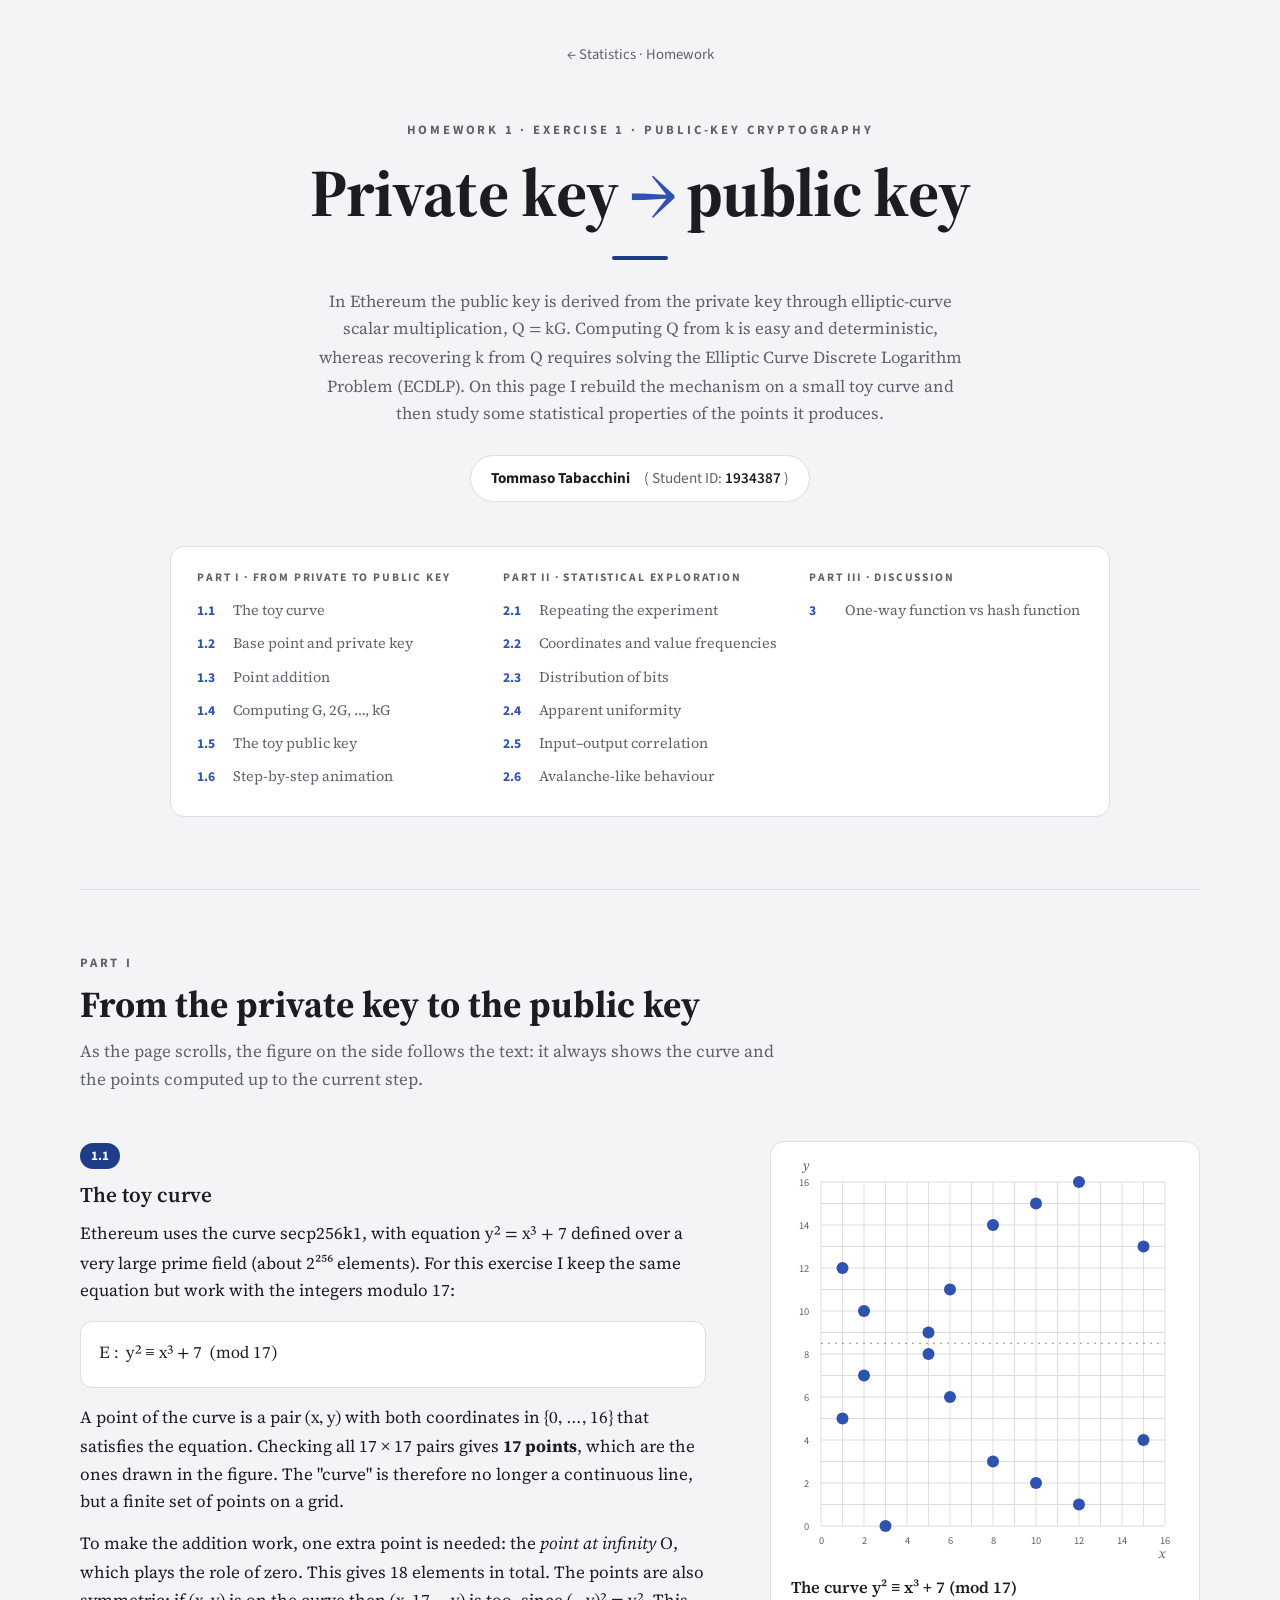
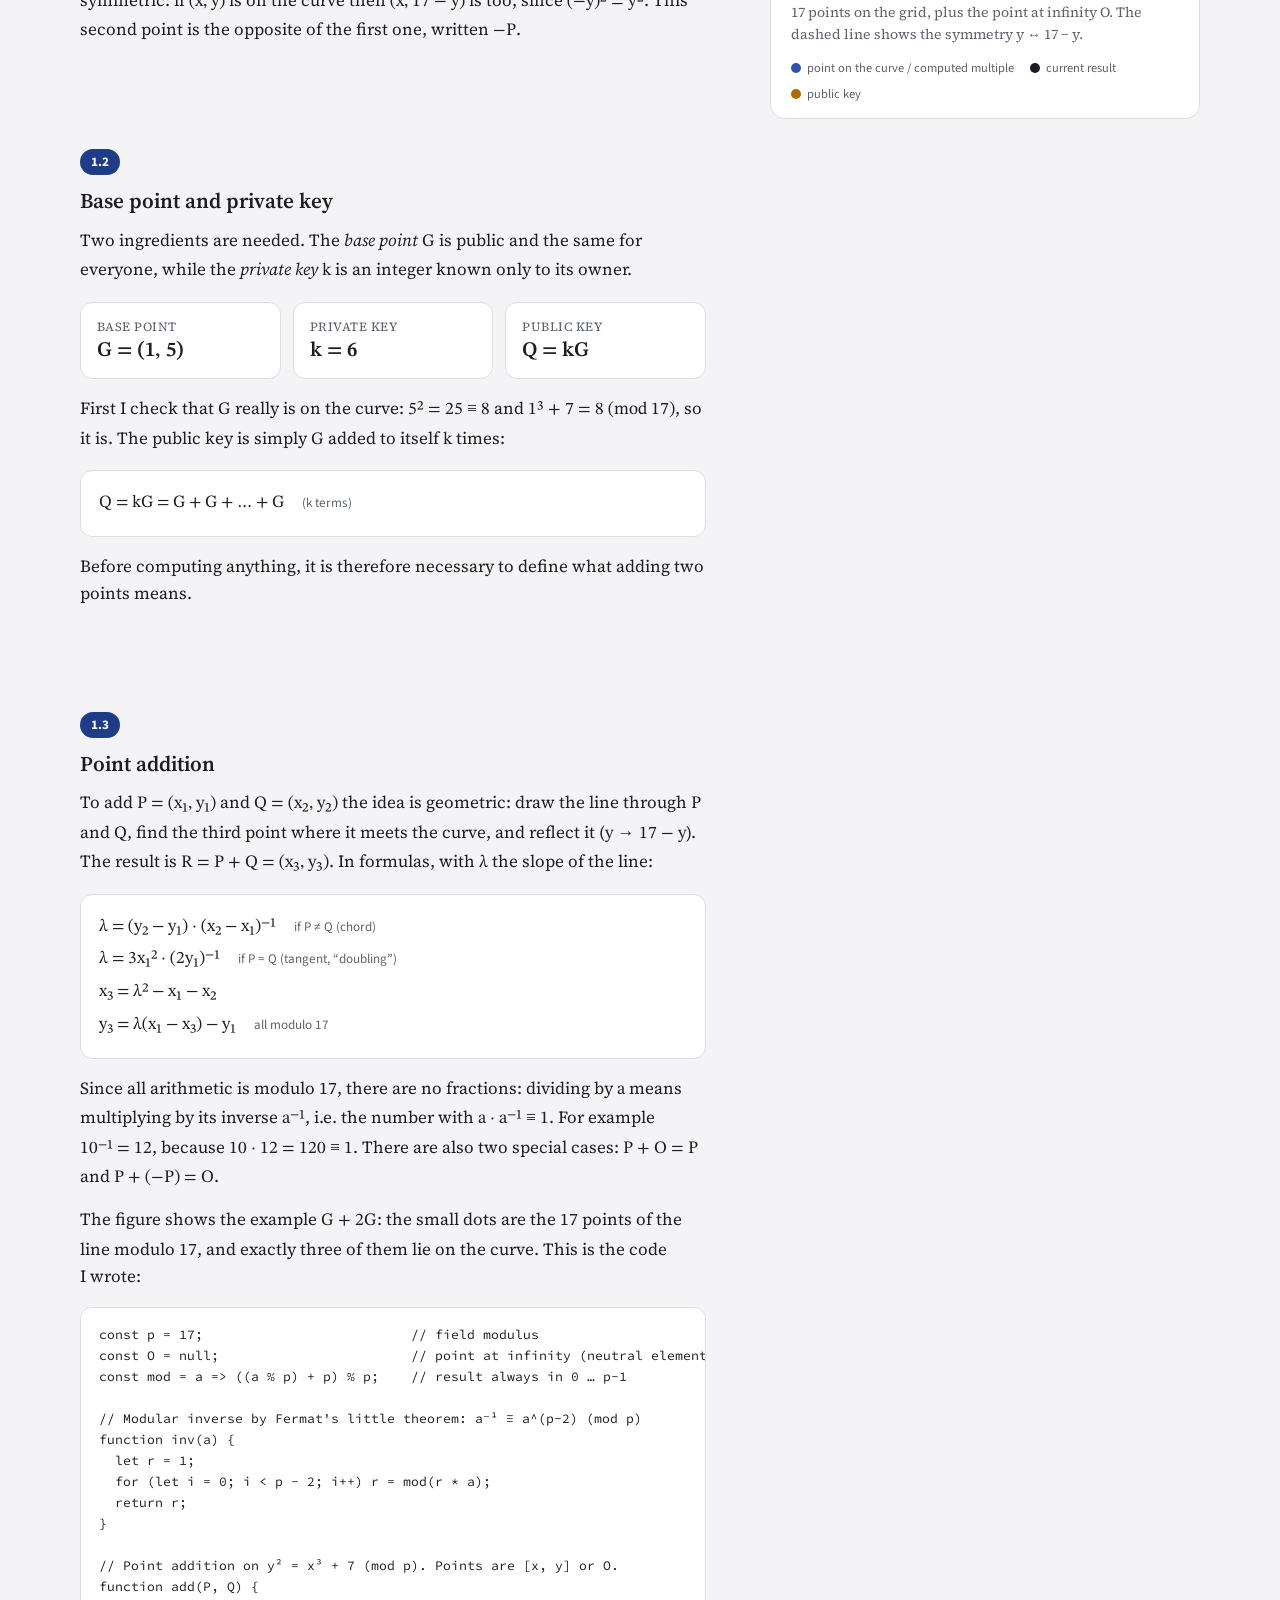
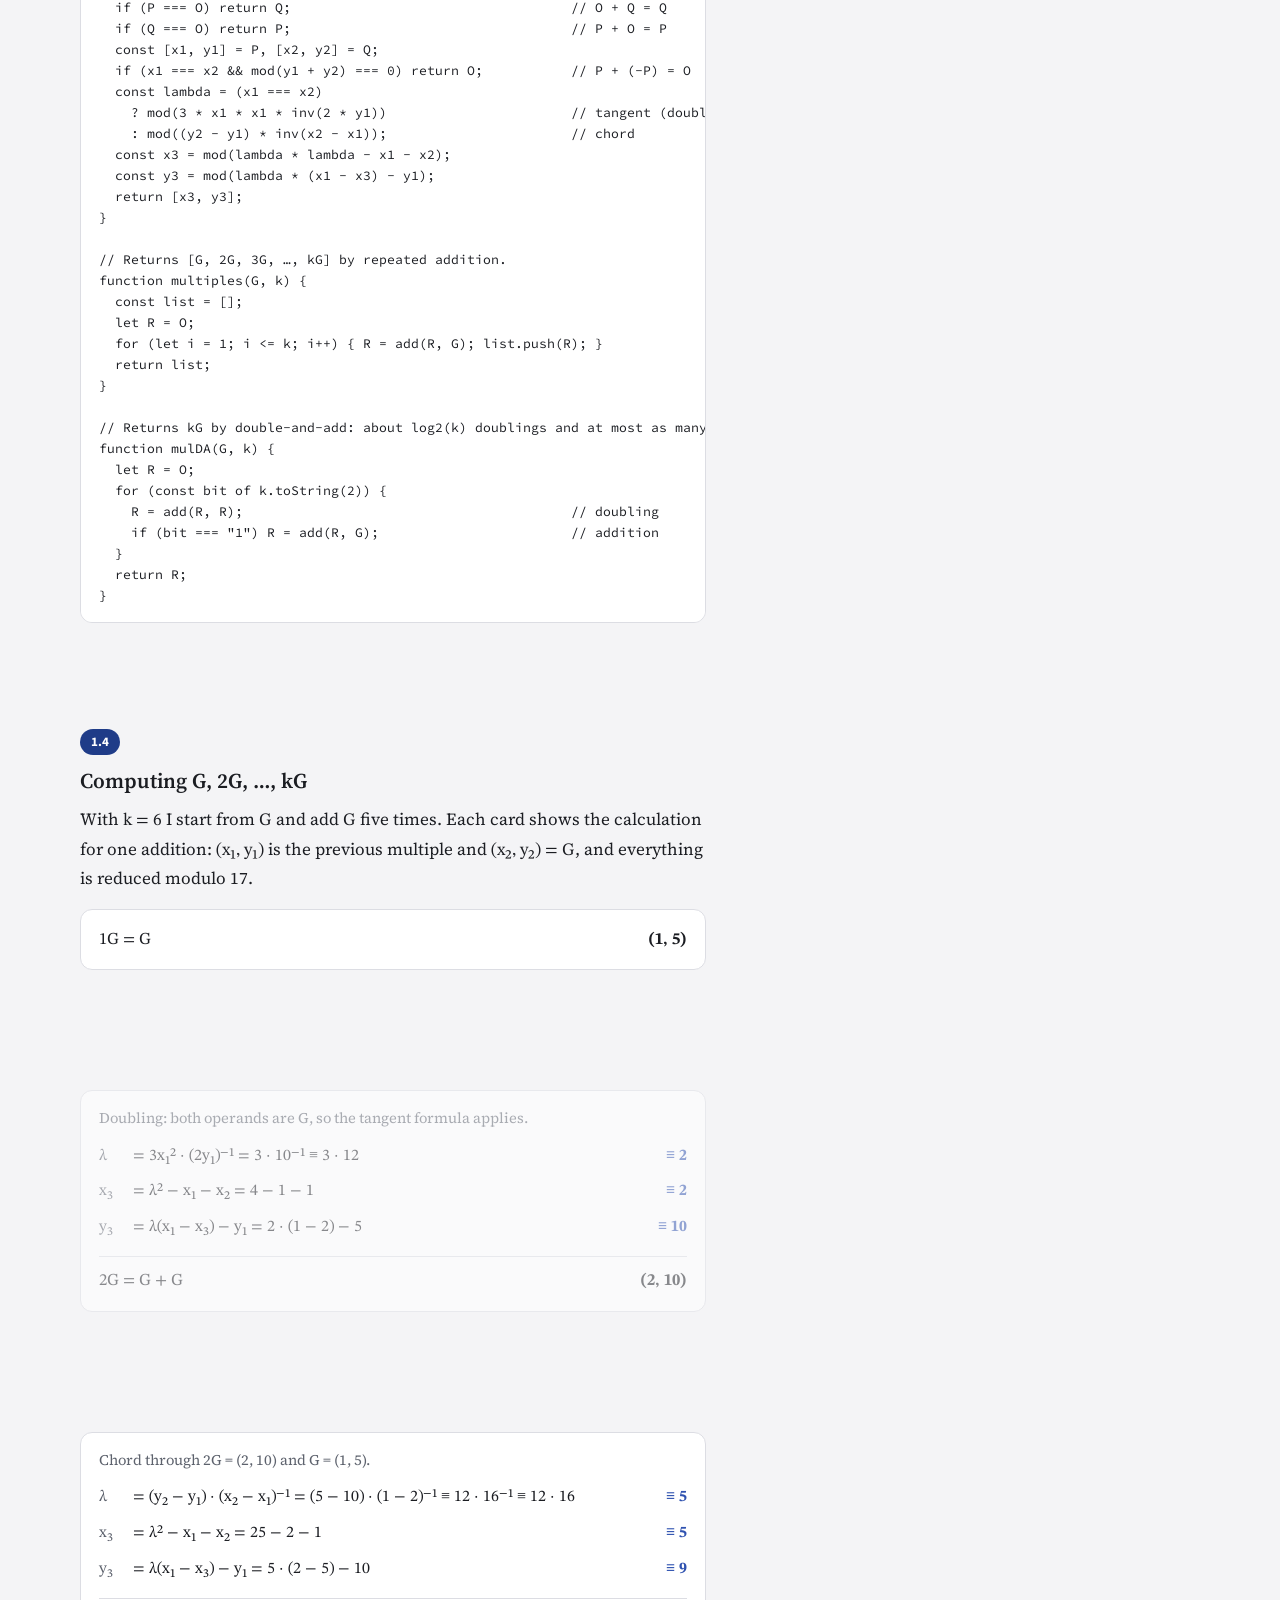
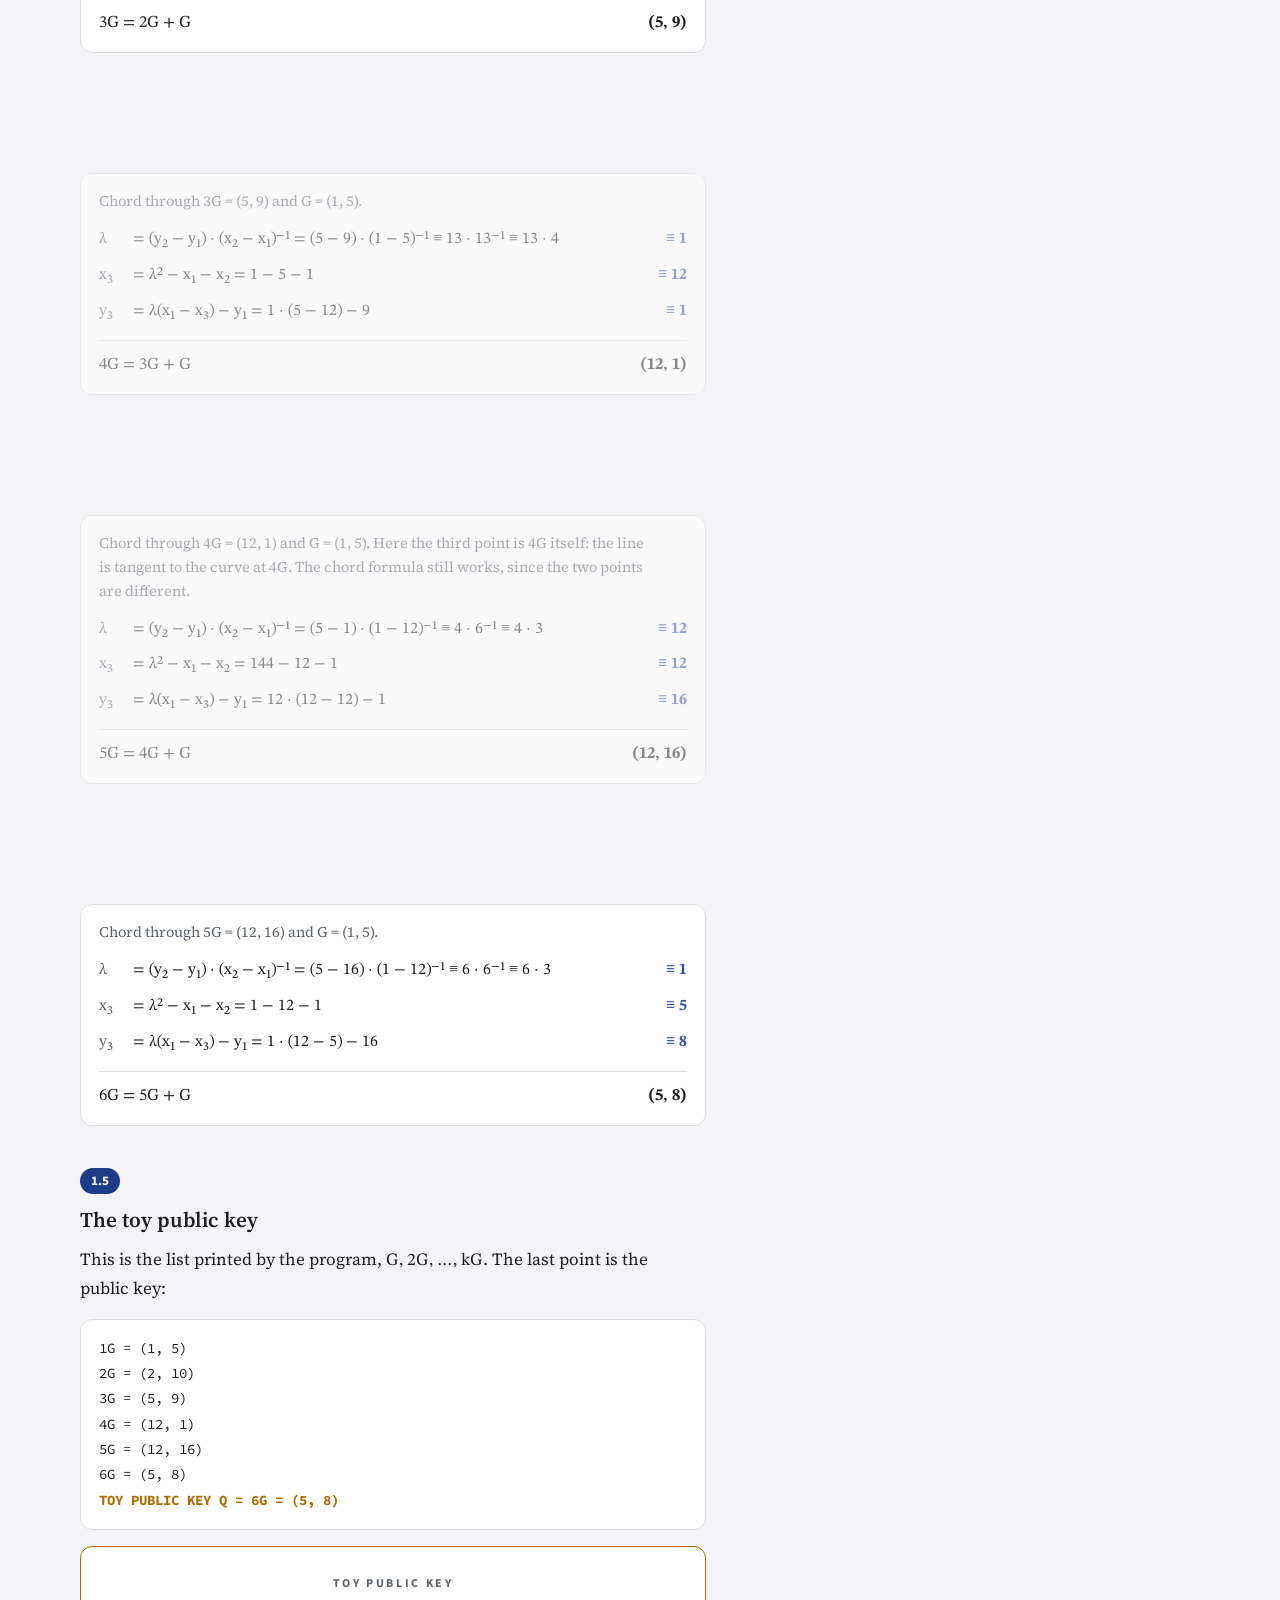
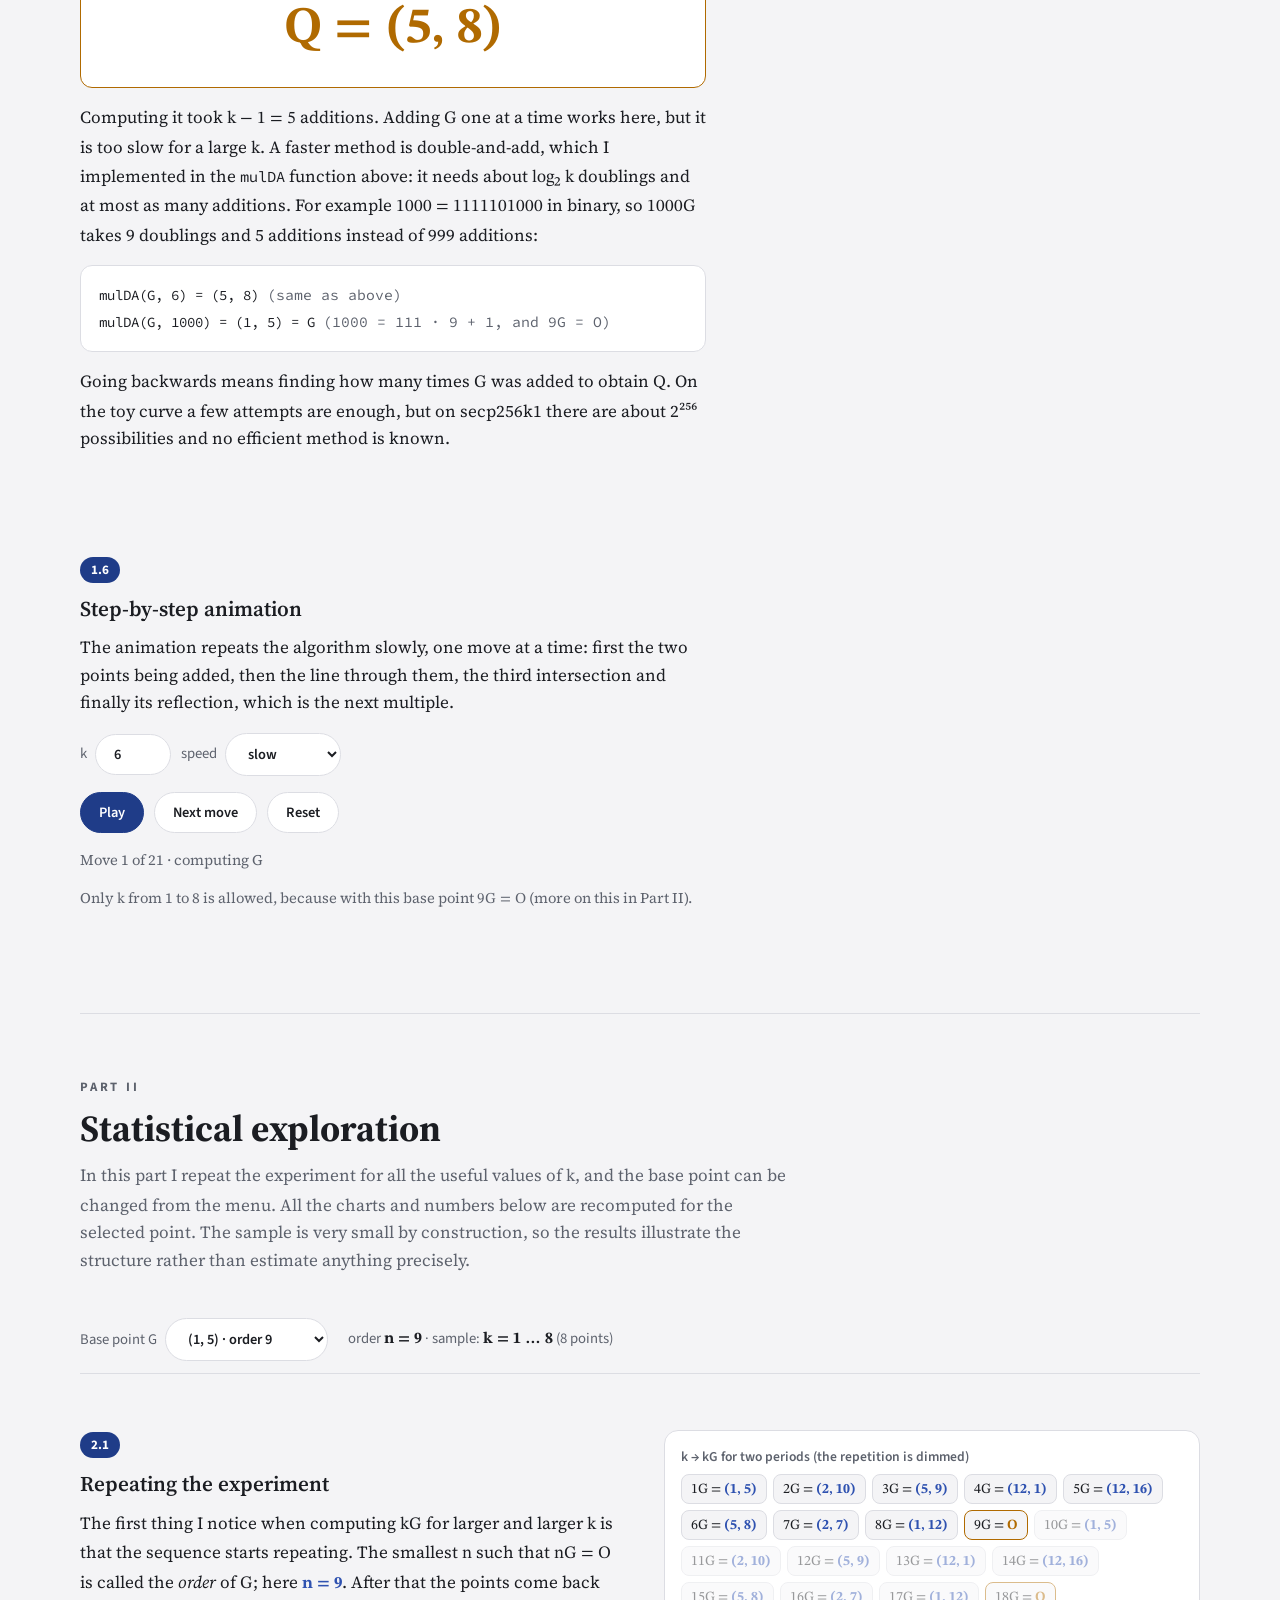
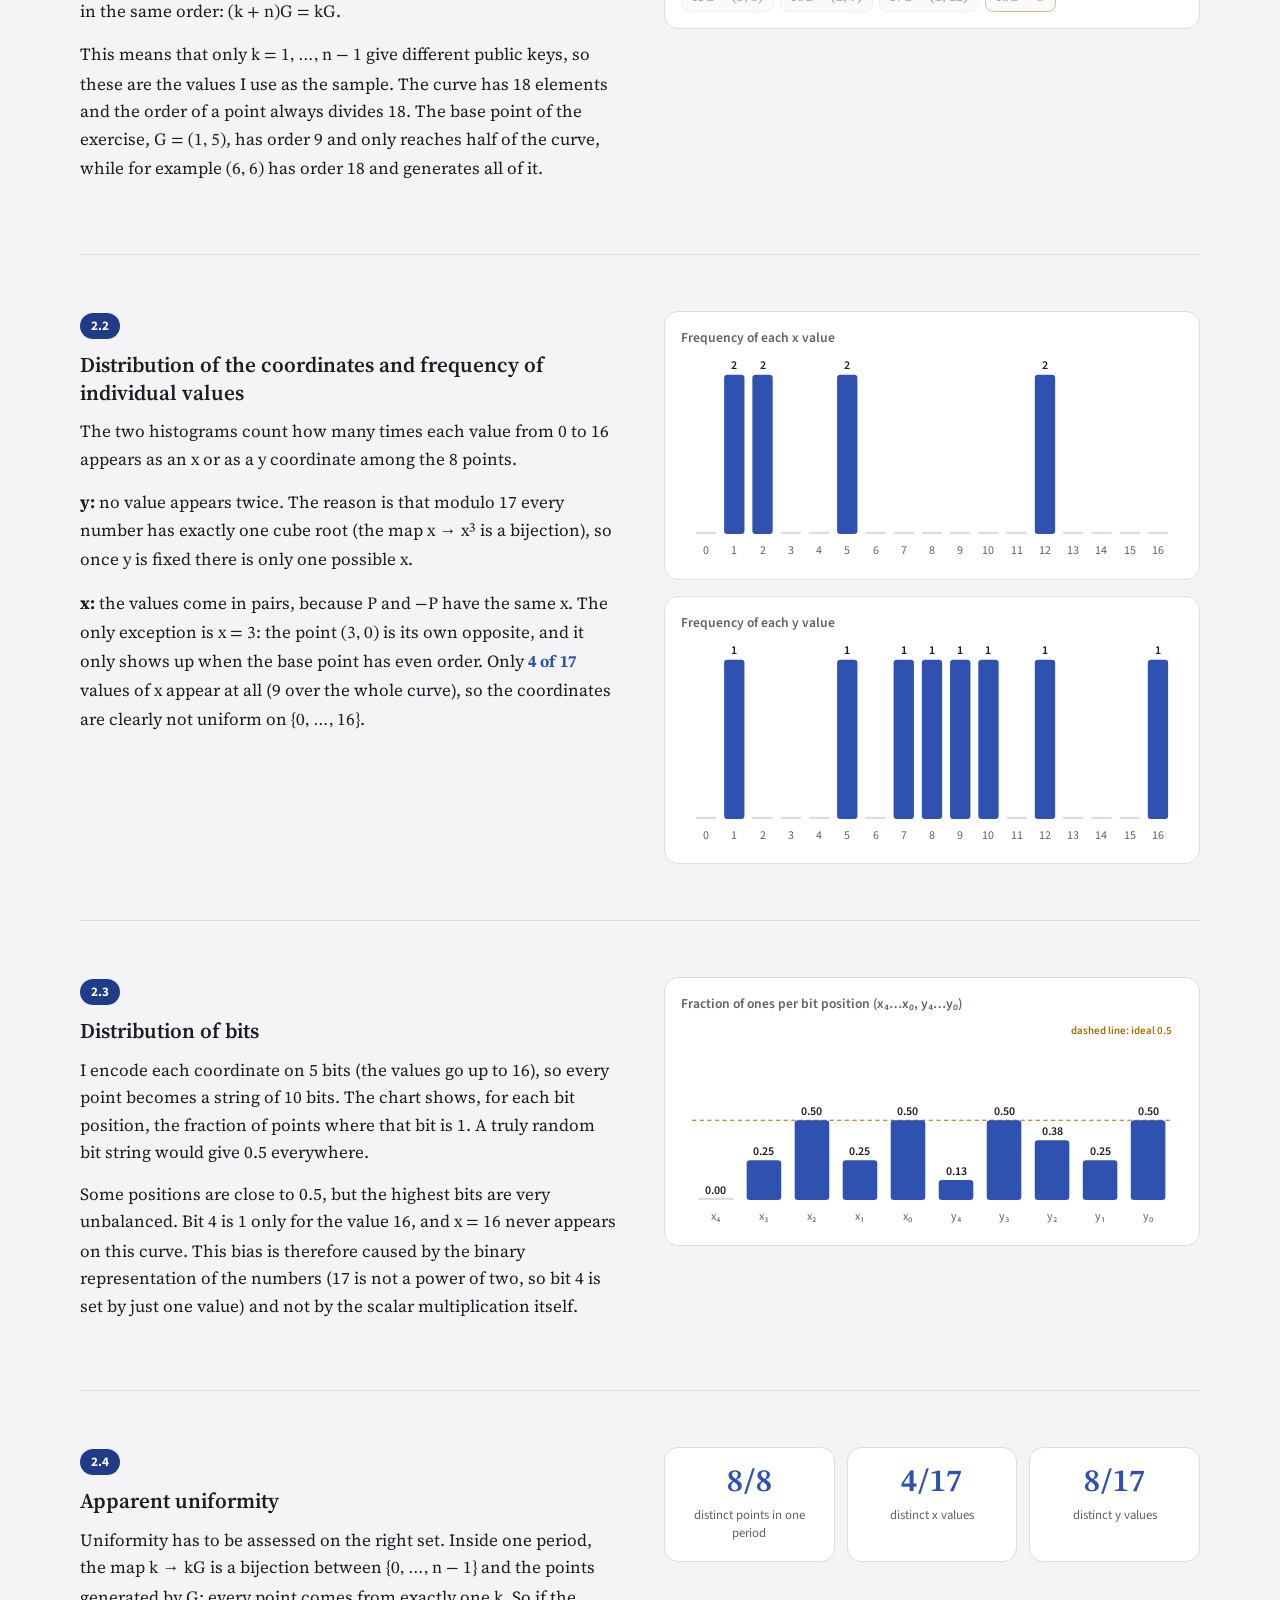
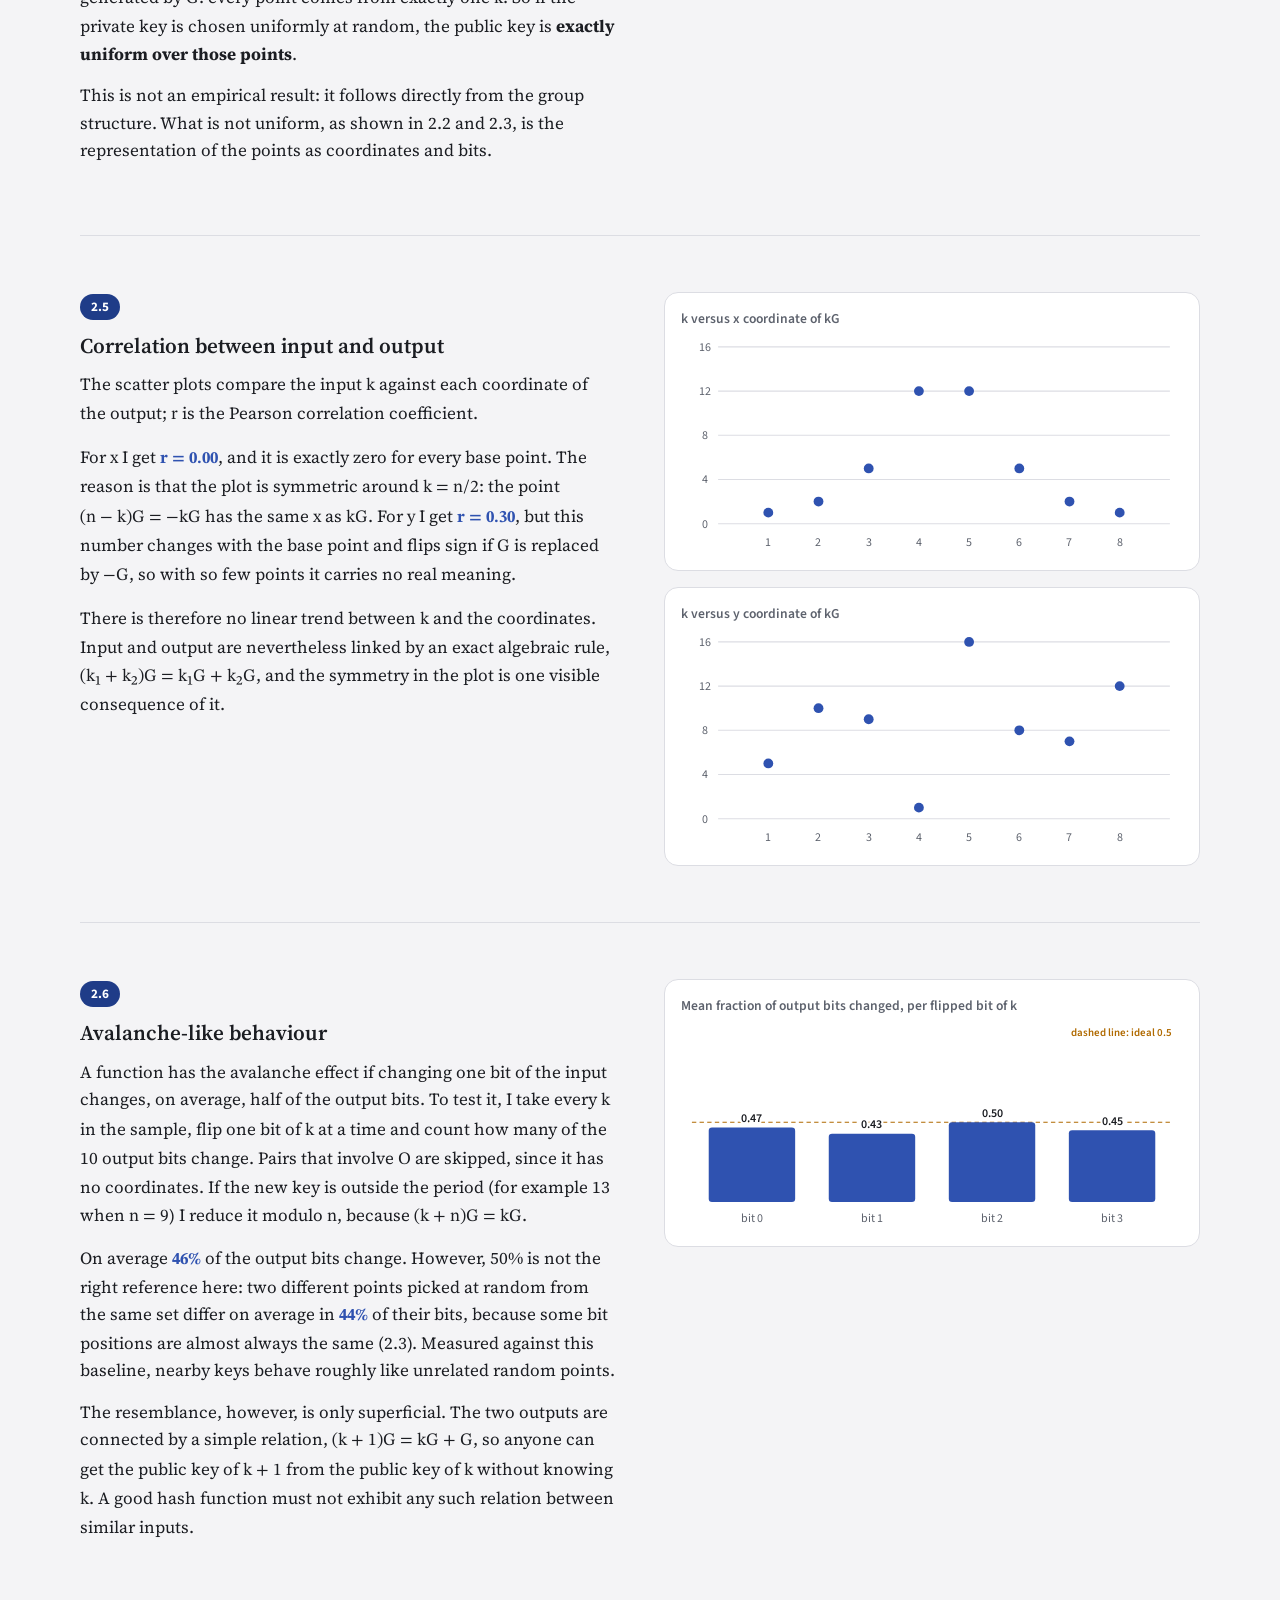
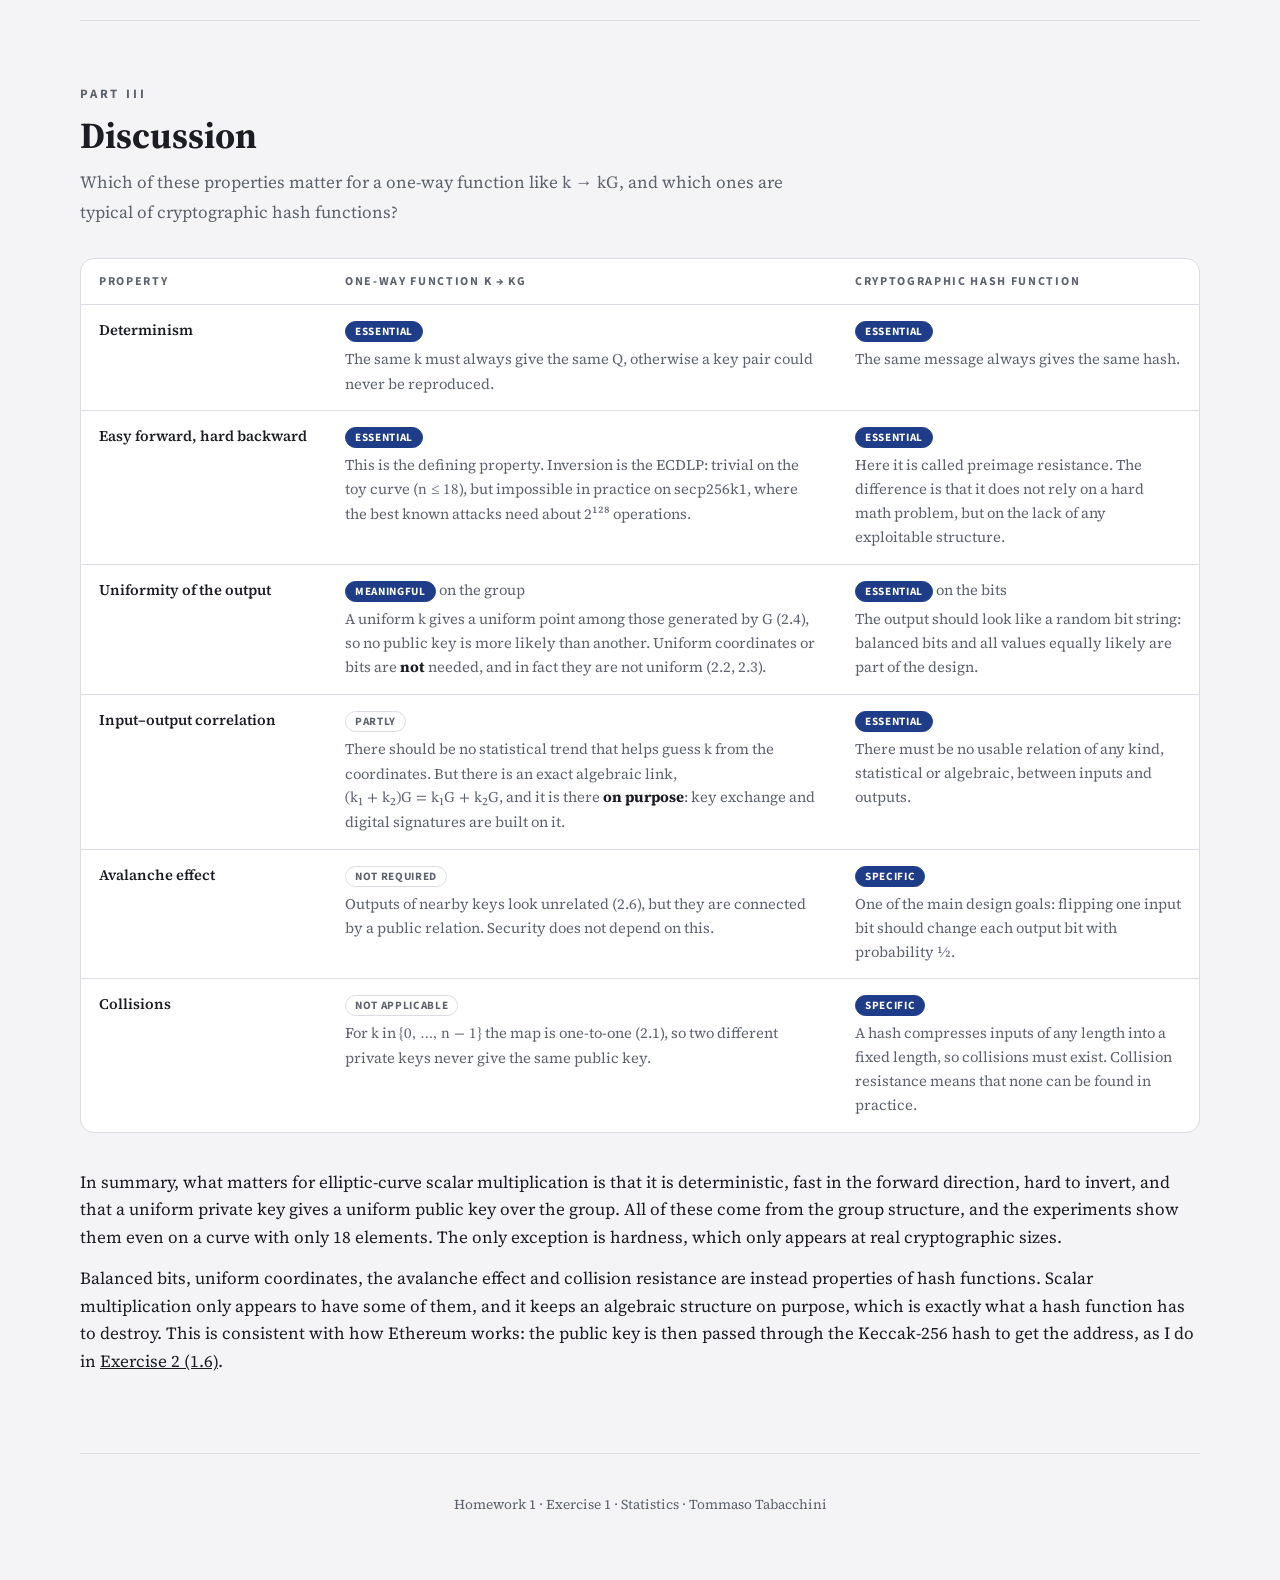
==== commit 6ae78952: "Fix for redirect bug" ====
--- a/Homework1/hw1.html
+++ b/Homework1/hw1.html
@@ -4,7 +4,7 @@
     <meta charset="utf-8" />
     <meta name="viewport" content="width=device-width, initial-scale=1" />
     <meta name="color-scheme" content="dark light" />
-    <title>Homework 1 · Private key → public key</title>
+    <title>Homework 1 · Exercise 1 · Private key → public key</title>
     <link rel="preconnect" href="https://fonts.googleapis.com" />
     <link
       rel="stylesheet"
@@ -16,7 +16,7 @@
     <div class="wrap">
       <header>
         <a class="back" href="../index.html">← Statistics · Homework</a>
-        <p class="eyebrow">Homework 1 · Public-key cryptography</p>
+        <p class="eyebrow">Homework 1 · Exercise 1 · Public-key cryptography</p>
         <h1>Private key <span>→</span> public key</h1>
         <div class="rule"></div>
         <p class="lead">
@@ -480,9 +480,8 @@
             <h3>Correlation between input and output</h3>
             <p>
               The scatter plots compare the input
-              <span class="m">k</span> against with each coordinate of the
-              output; <span class="m">r</span> is the Pearson correlation
-              coefficient.
+              <span class="m">k</span> against each coordinate of the output;
+              <span class="m">r</span> is the Pearson correlation coefficient.
             </p>
             <p>
               For <span class="m">x</span> I get
@@ -688,12 +687,13 @@
             keeps an algebraic structure on purpose, which is exactly what a
             hash function has to destroy. This is consistent with how Ethereum
             works: the public key is then passed through the Keccak-256 hash to
-            get the address.
+            get the address, as I do in
+            <a href="../Homework2/hw2.html#s16">Exercise 2 (1.6)</a>.
           </p>
         </div>
       </section>
 
-      <footer>Homework 1 · Statistics · Tommaso Tabacchini</footer>
+      <footer>Homework 1 · Exercise 1 · Statistics · Tommaso Tabacchini</footer>
     </div>
 
     <script src="ec.js"></script>
